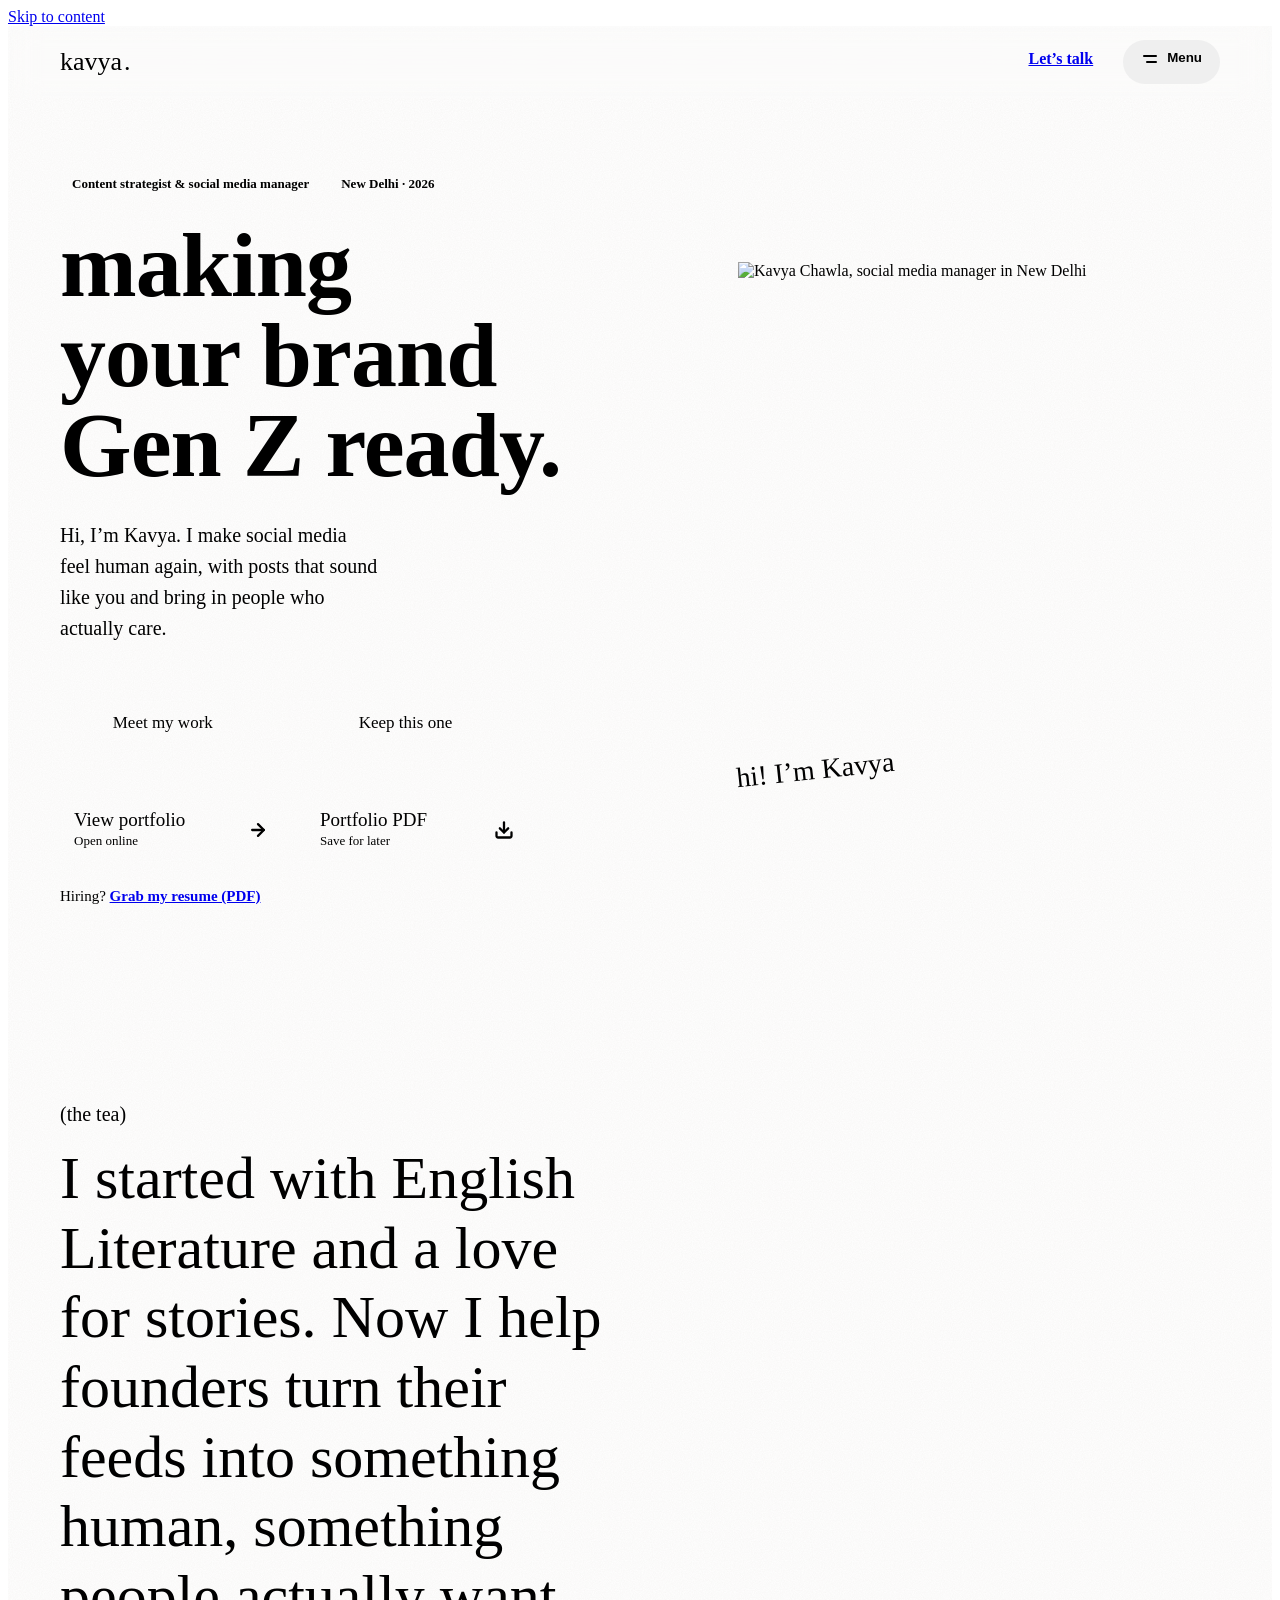
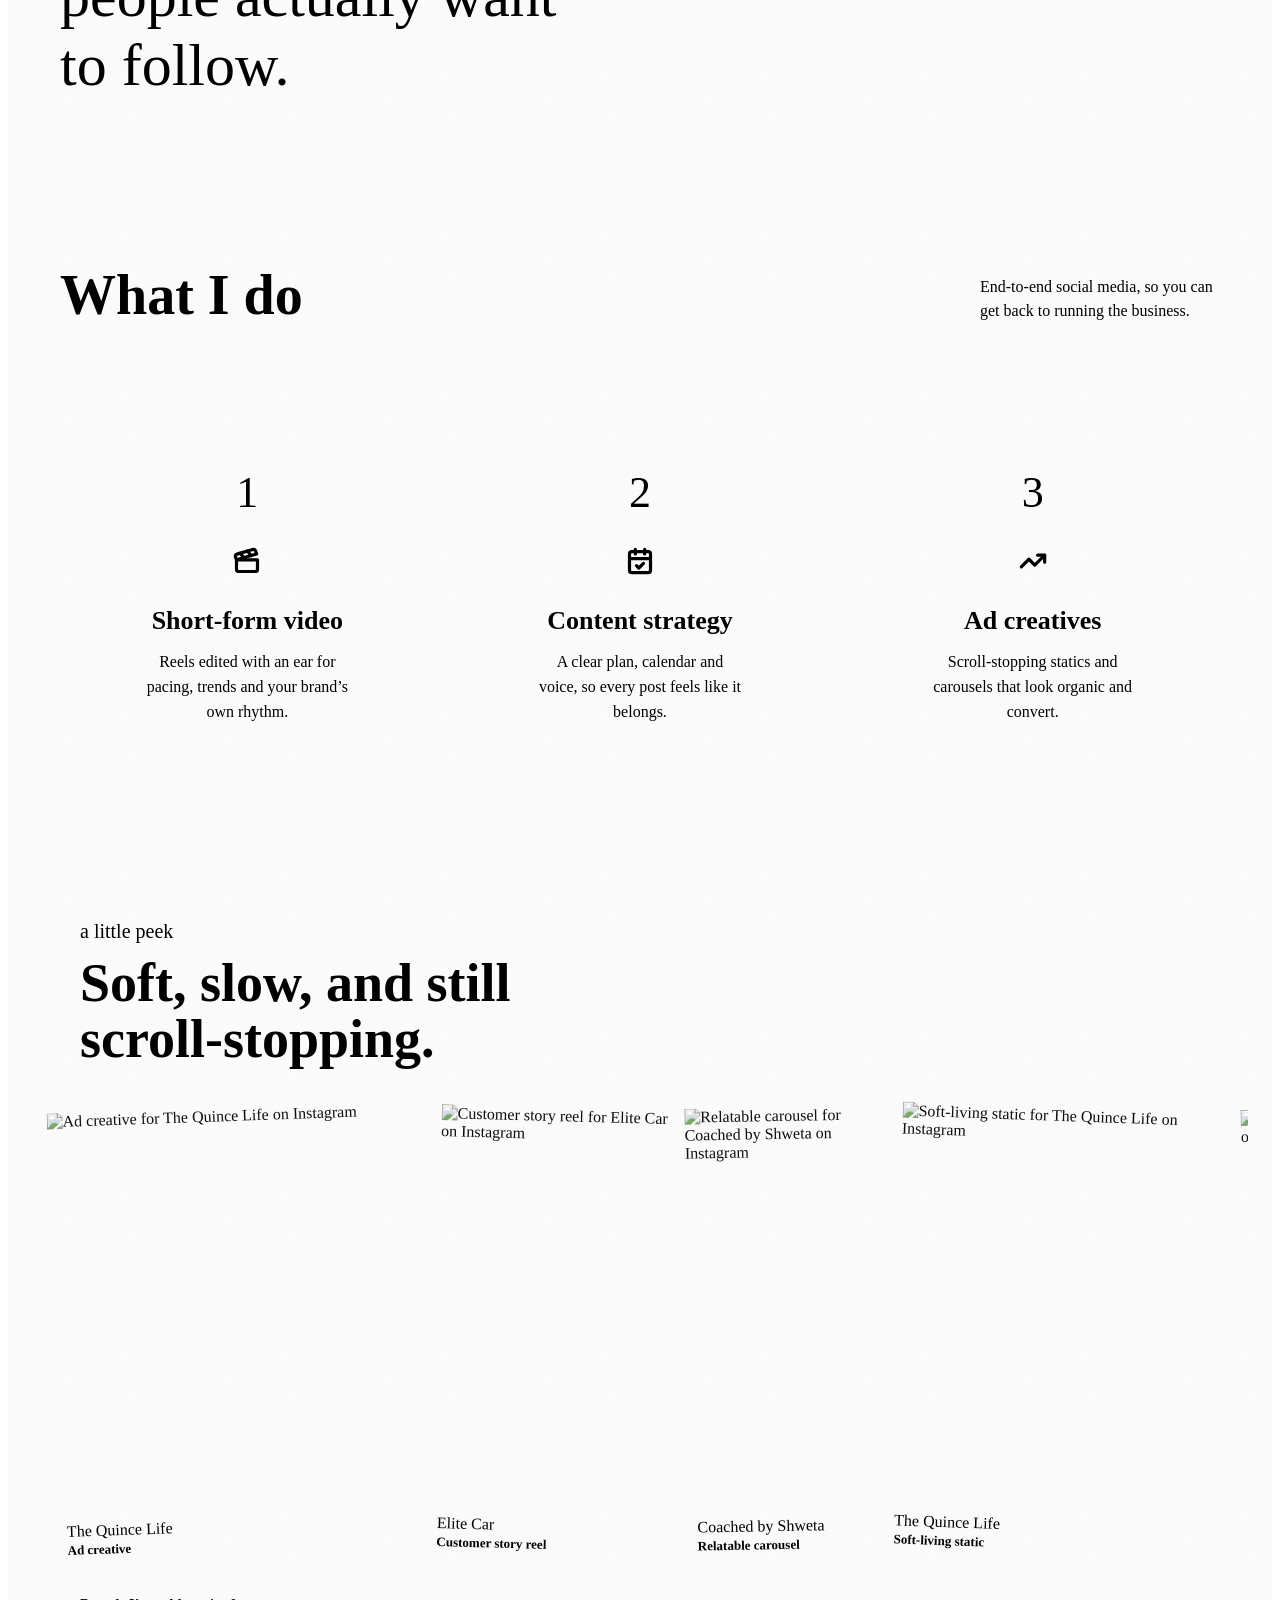
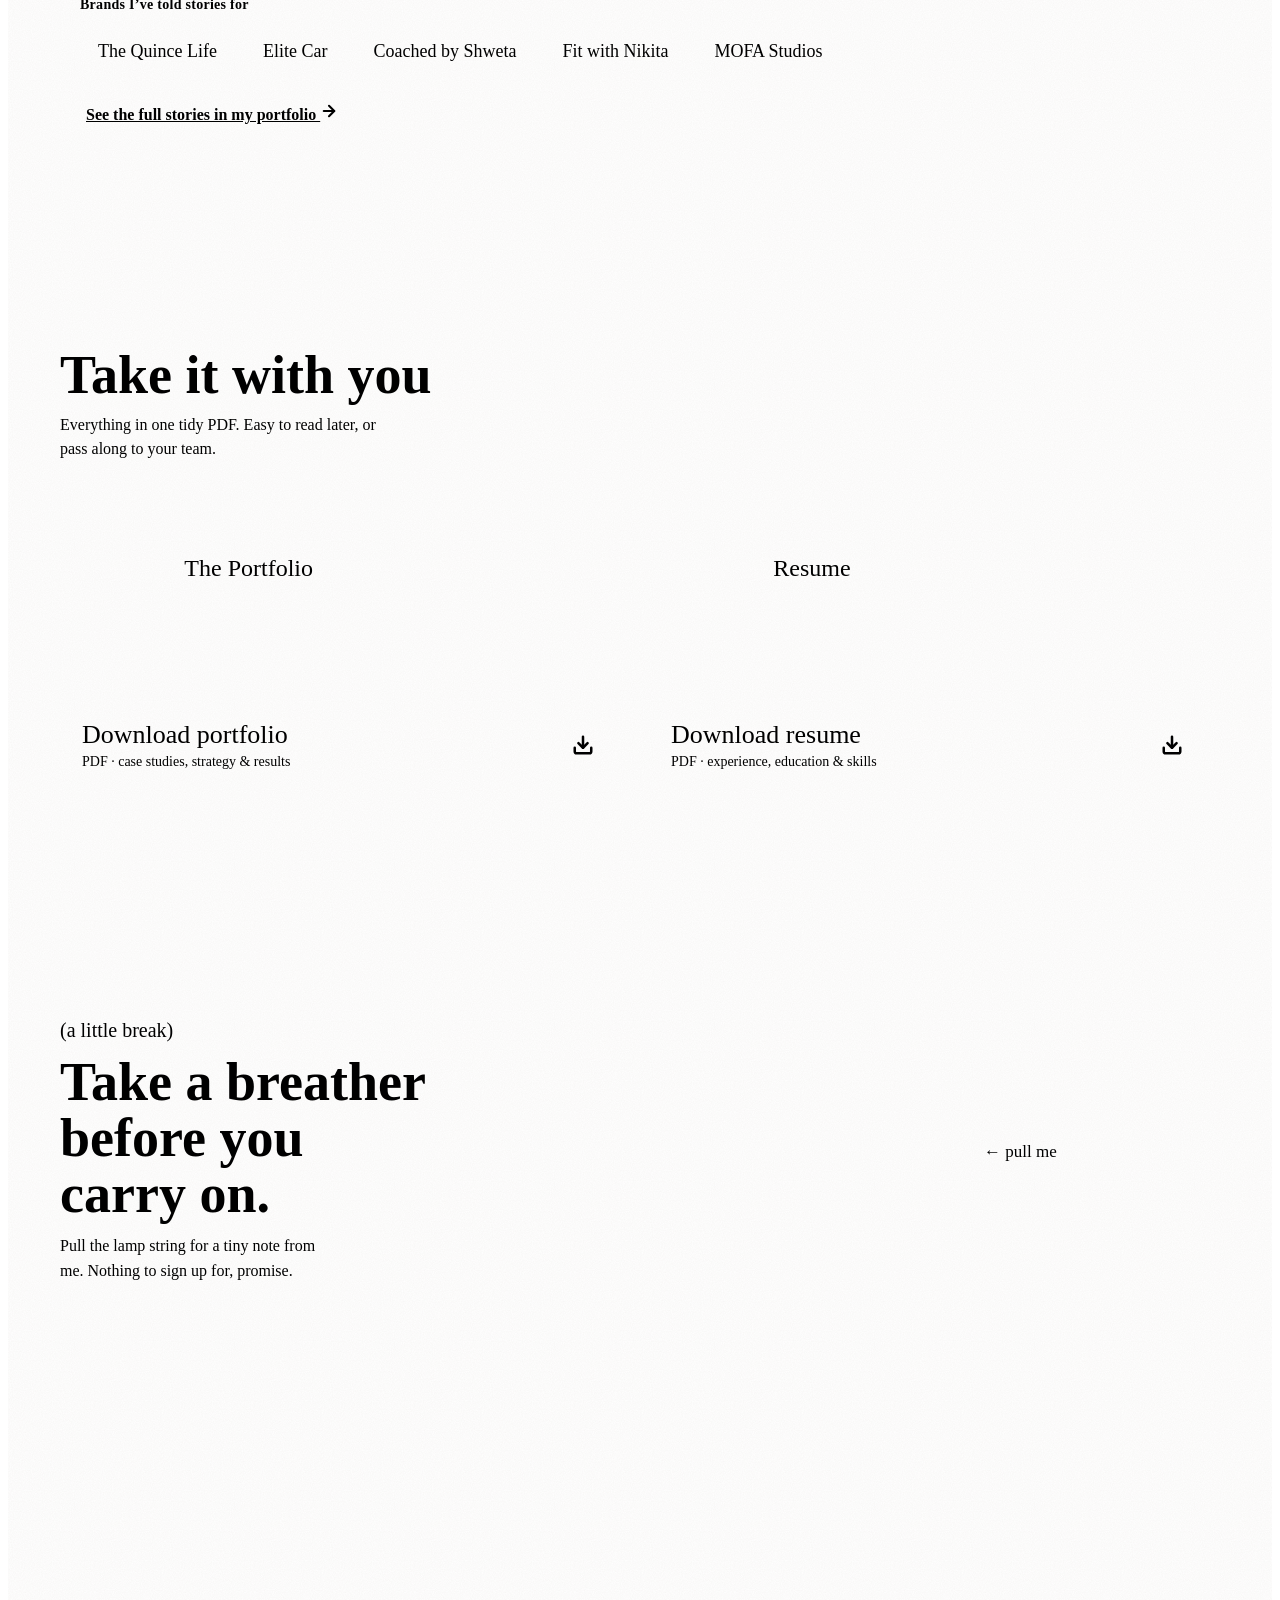
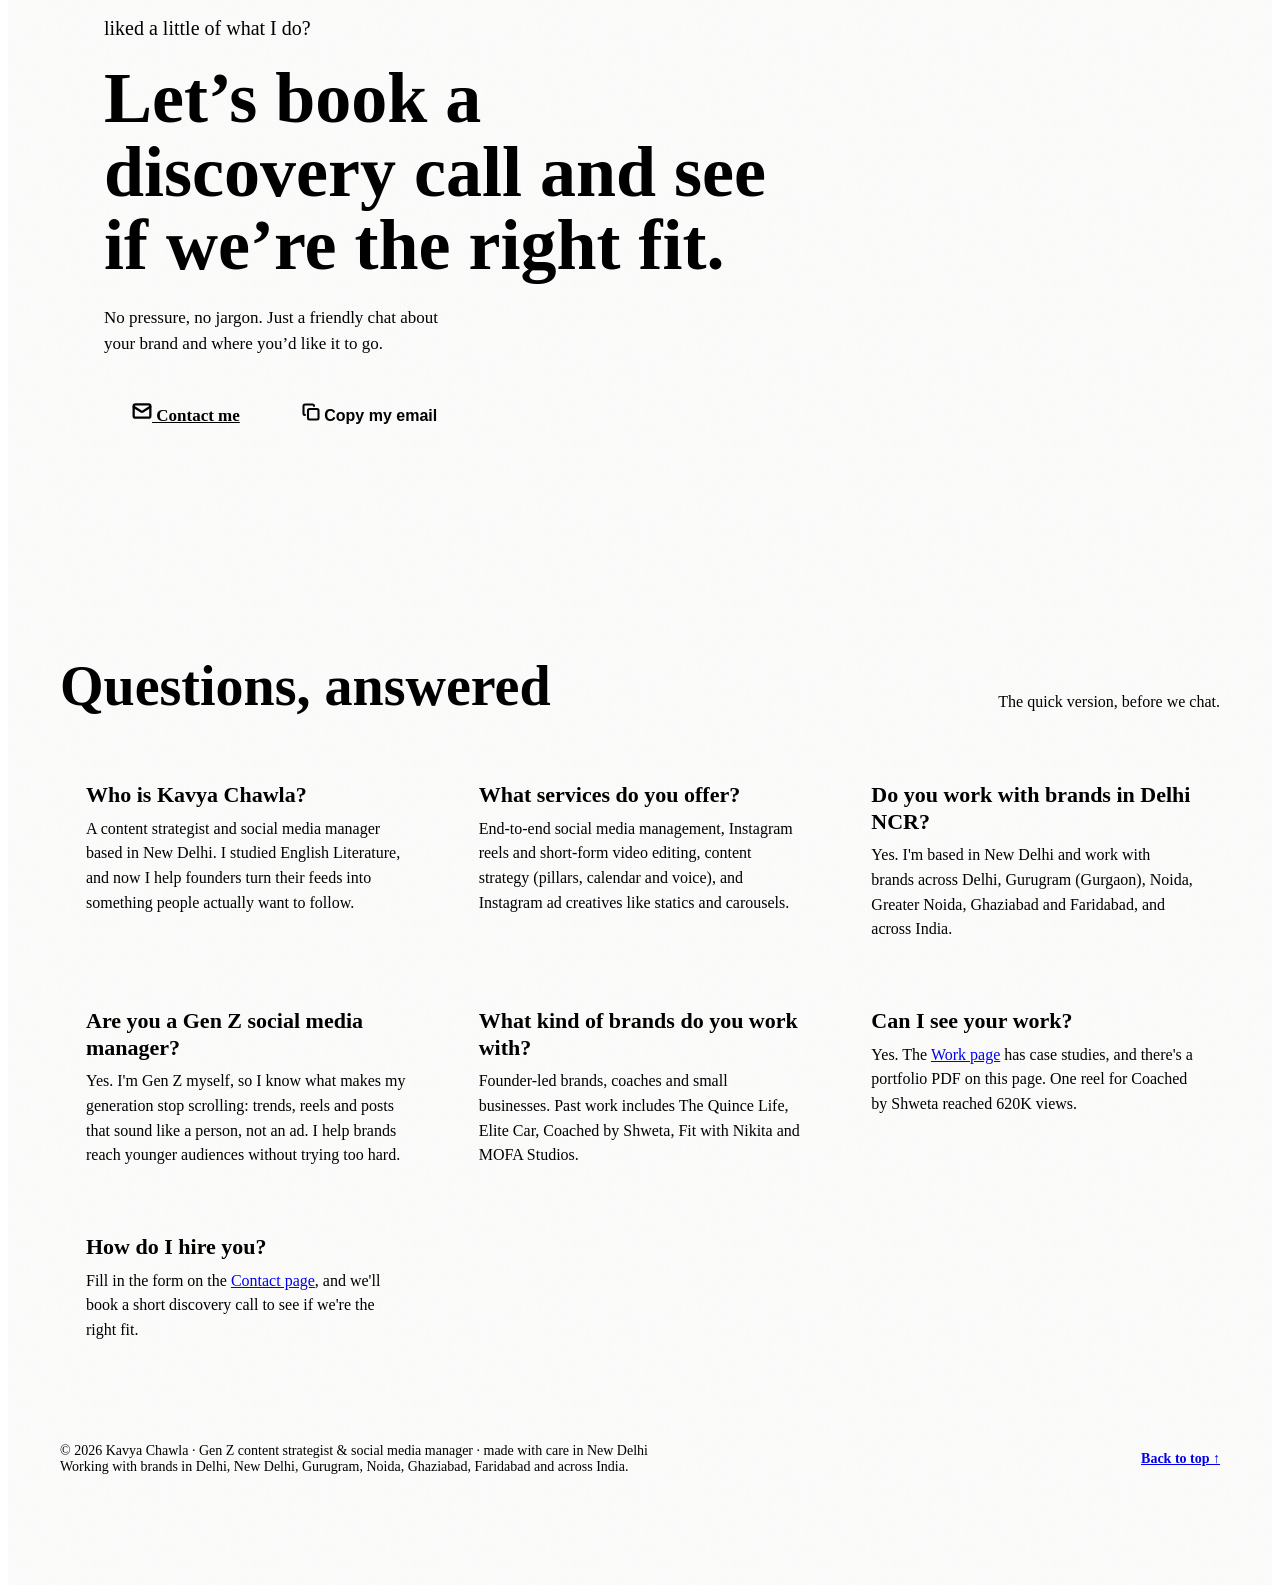
==== index.html @ 47429fa1 "Preview copy of the new kavyachawla.com (noindex; form disabled)" ====
<!doctype html>
<html lang="en-IN">
<head>
<meta charset="utf-8">
<meta name="robots" content="noindex, nofollow">
<meta name="viewport" content="width=device-width, initial-scale=1">
<title>Kavya Chawla | Content Strategist &amp; Social Media Manager</title>
<meta name="description" content="Kavya Chawla is a content strategist and social media manager in New Delhi. Instagram reels, content strategy and ad creatives for brands across India.">
<meta name="keywords" content="Kavya Chawla, content strategist, social media manager, social media manager in Delhi, social media manager in New Delhi, freelance social media manager India, content strategist in Delhi, content strategist in New Delhi, Instagram reels editor, short-form video editor, video editor in Delhi, video editor in New Delhi, Instagram content strategy, Instagram ad creatives, social media marketing, Instagram marketing for small businesses, social media manager for coaches, personal branding for founders, brand storytelling, content calendar, social media manager in Delhi NCR, social media manager in Gurugram, social media manager in Gurgaon, social media manager in Noida, social media manager in Greater Noida, social media manager in Ghaziabad, social media manager in Faridabad, content strategist in Gurugram, content strategist in Noida, Gen Z social media manager, Gen Z social media manager in Delhi, young social media manager, young social media manager in Delhi, social media manager for Gen Z audience, Gen Z marketing">
<meta name="author" content="Kavya Chawla">
<meta name="geo.region" content="IN-DL">
<meta name="geo.placename" content="New Delhi">
<link rel="canonical" href="https://kavyachawla.com/">
<meta name="theme-color" content="#f5ead8">
<link rel="icon" href="/kavya-site-preview/favicon.svg" type="image/svg+xml">
<meta property="og:type" content="website">
<meta property="og:site_name" content="Kavya Chawla">
<meta property="og:title" content="Kavya Chawla | Content Strategist &amp; Social Media Manager">
<meta property="og:description" content="Kavya Chawla is a content strategist and social media manager in New Delhi. Instagram reels, content strategy and ad creatives for brands across India.">
<meta property="og:url" content="https://kavyachawla.com/">
<meta property="og:image" content="https://kavyachawla.com/assets/img/og-kavya-chawla.jpg">
<meta property="og:image:width" content="1200">
<meta property="og:image:height" content="630">
<meta property="og:image:alt" content="Kavya Chawla, content strategist and social media manager">
<meta property="og:locale" content="en_IN">
<meta name="twitter:card" content="summary_large_image">
<meta name="twitter:title" content="Kavya Chawla | Content Strategist &amp; Social Media Manager">
<meta name="twitter:description" content="Kavya Chawla is a content strategist and social media manager in New Delhi. Instagram reels, content strategy and ad creatives for brands across India.">
<meta name="twitter:image" content="https://kavyachawla.com/assets/img/og-kavya-chawla.jpg">
<meta name="twitter:image:alt" content="Kavya Chawla, content strategist and social media manager">
<link rel="preload" as="image" href="/kavya-site-preview/assets/img/kavya-chawla.webp" fetchpriority="high">
<link rel="preconnect" href="https://fonts.googleapis.com">
<link rel="preconnect" href="https://fonts.gstatic.com" crossorigin>
<link rel="stylesheet" href="https://fonts.googleapis.com/css2?family=Caprasimo&amp;family=Figtree:wght@400;600;700&amp;display=swap">
<link rel="stylesheet" href="/kavya-site-preview/assets/css/ds.css">
<link rel="stylesheet" href="/kavya-site-preview/assets/css/site.css">
<script type="application/ld+json">{"@context": "https://schema.org", "@graph": [{"@type": "Person", "name": "Kavya Chawla", "jobTitle": ["Content Strategist", "Social Media Manager", "Video Editor"], "description": "Gen Z freelance content strategist and social media manager in New Delhi, working with brands across Delhi and India. Instagram reels, content strategy and ad creatives for founder-led brands, coaches and small businesses.", "url": "https://kavyachawla.com/", "image": "https://kavyachawla.com/assets/img/kavya-chawla.webp", "email": "mailto:contentkavyachawla@gmail.com", "address": {"@type": "PostalAddress", "addressLocality": "New Delhi", "addressRegion": "Delhi", "addressCountry": "IN"}, "areaServed": [{"@type": "City", "name": "New Delhi"}, {"@type": "State", "name": "Delhi"}, {"@type": "Place", "name": "Delhi NCR"}, {"@type": "City", "name": "Gurugram", "alternateName": "Gurgaon"}, {"@type": "City", "name": "Noida"}, {"@type": "City", "name": "Greater Noida"}, {"@type": "City", "name": "Ghaziabad"}, {"@type": "City", "name": "Faridabad"}, {"@type": "Country", "name": "India"}], "sameAs": ["https://www.linkedin.com/in/kavya-chawla-86b40622a/"], "knowsAbout": ["Social media management", "Social media marketing", "Content strategy", "Instagram marketing", "Instagram reels", "Short-form video editing", "Ad creatives", "Carousel design", "Content calendars", "Brand storytelling", "Personal branding", "Gen Z marketing", "English literature"], "makesOffer": [{"@type": "Offer", "itemOffered": {"@type": "Service", "name": "Social media management", "description": "End-to-end Instagram and social media management for founder-led brands.", "provider": {"@id": "https://kavyachawla.com/#person"}, "areaServed": "India"}}, {"@type": "Offer", "itemOffered": {"@type": "Service", "name": "Instagram reels and short-form video editing", "description": "Reels edited for pacing, trends and the brand's own voice.", "provider": {"@id": "https://kavyachawla.com/#person"}, "areaServed": "India"}}, {"@type": "Offer", "itemOffered": {"@type": "Service", "name": "Content strategy", "description": "Content pillars, calendar and voice so every post belongs.", "provider": {"@id": "https://kavyachawla.com/#person"}, "areaServed": "India"}}, {"@type": "Offer", "itemOffered": {"@type": "Service", "name": "Instagram ad creatives", "description": "Statics and carousels that look organic and convert.", "provider": {"@id": "https://kavyachawla.com/#person"}, "areaServed": "India"}}], "@id": "https://kavyachawla.com/#person"}, {"@type": "WebSite", "@id": "https://kavyachawla.com/#website", "url": "https://kavyachawla.com/", "name": "Kavya Chawla", "alternateName": "Kavya Chawla, Content Strategist", "inLanguage": "en-IN", "publisher": {"@id": "https://kavyachawla.com/#person"}}, {"@type": "ProfilePage", "url": "https://kavyachawla.com/", "name": "Kavya Chawla | Content Strategist &amp; Social Media Manager", "mainEntity": {"@id": "https://kavyachawla.com/#person"}, "keywords": "Kavya Chawla, content strategist, social media manager, social media manager in Delhi, social media manager in New Delhi, freelance social media manager India, content strategist in Delhi, content strategist in New Delhi, Instagram reels editor, short-form video editor, video editor in Delhi, video editor in New Delhi, Instagram content strategy, Instagram ad creatives, social media marketing, Instagram marketing for small businesses, social media manager for coaches, personal branding for founders, brand storytelling, content calendar, social media manager in Delhi NCR, social media manager in Gurugram, social media manager in Gurgaon, social media manager in Noida, social media manager in Greater Noida, social media manager in Ghaziabad, social media manager in Faridabad, content strategist in Gurugram, content strategist in Noida, Gen Z social media manager, Gen Z social media manager in Delhi, young social media manager, young social media manager in Delhi, social media manager for Gen Z audience, Gen Z marketing"}, {"@type": "FAQPage", "@id": "https://kavyachawla.com/#faq", "url": "https://kavyachawla.com/", "mainEntity": [{"@type": "Question", "name": "Who is Kavya Chawla?", "acceptedAnswer": {"@type": "Answer", "text": "A content strategist and social media manager based in New Delhi. I studied English Literature, and now I help founders turn their feeds into something people actually want to follow."}}, {"@type": "Question", "name": "What services do you offer?", "acceptedAnswer": {"@type": "Answer", "text": "End-to-end social media management, Instagram reels and short-form video editing, content strategy (pillars, calendar and voice), and Instagram ad creatives like statics and carousels."}}, {"@type": "Question", "name": "Do you work with brands in Delhi NCR?", "acceptedAnswer": {"@type": "Answer", "text": "Yes. I'm based in New Delhi and work with brands across Delhi, Gurugram (Gurgaon), Noida, Greater Noida, Ghaziabad and Faridabad, and across India."}}, {"@type": "Question", "name": "Are you a Gen Z social media manager?", "acceptedAnswer": {"@type": "Answer", "text": "Yes. I'm Gen Z myself, so I know what makes my generation stop scrolling: trends, reels and posts that sound like a person, not an ad. I help brands reach younger audiences without trying too hard."}}, {"@type": "Question", "name": "What kind of brands do you work with?", "acceptedAnswer": {"@type": "Answer", "text": "Founder-led brands, coaches and small businesses. Past work includes The Quince Life, Elite Car, Coached by Shweta, Fit with Nikita and MOFA Studios."}}, {"@type": "Question", "name": "Can I see your work?", "acceptedAnswer": {"@type": "Answer", "text": "Yes. The Work page has case studies, and there's a portfolio PDF on this page. One reel for Coached by Shweta reached 620K views."}}, {"@type": "Question", "name": "How do I hire you?", "acceptedAnswer": {"@type": "Answer", "text": "Fill in the form on the Contact page, and we'll book a short discovery call to see if we're the right fit."}}]}]}</script>
<style>
.h1:hover,.h1:focus-visible{background:var(--color-accent-200) !important}
.h2:hover,.h2:focus-visible{background:var(--color-surface) !important}
.h3:hover,.h3:focus-visible{box-shadow:var(--shadow-lg) !important;color:var(--color-text) !important}
.a4:active{transform:scale(.97) !important}
.h5:hover,.h5:focus-visible{transform:translateY(-8px) !important;background:var(--color-accent-200) !important}
.h6:hover,.h6:focus-visible{transform:translateY(-8px) !important;background:var(--color-accent-2-200) !important}
.h7:hover,.h7:focus-visible{background:var(--color-accent-200) !important;color:var(--color-text) !important}
.a8:active{transform:scale(.96) !important}
.h9:hover,.h9:focus-visible{background:var(--color-accent-2-600) !important}
.h10:hover,.h10:focus-visible{background:var(--color-neutral-800) !important;color:var(--color-bg) !important}
</style>
</head>
<body>
<a class="skip" href="#main">Skip to content</a>
<div id="top" style="position:relative;min-height:100vh;overflow-x:clip;background:color-mix(in oklch, var(--color-bg) 86%, var(--color-accent-300));background-image:url(&quot;data:image/svg+xml,%3Csvg xmlns='http://www.w3.org/2000/svg' width='160' height='160'%3E%3Cfilter id='n'%3E%3CfeTurbulence type='fractalNoise' baseFrequency='.9' numOctaves='2'/%3E%3CfeColorMatrix values='0 0 0 0 0.2 0 0 0 0 0.15 0 0 0 0 0.1 0 0 0 .06 0'/%3E%3C/filter%3E%3Crect width='100%25' height='100%25' filter='url(%23n)'/%3E%3C/svg%3E&quot;)">

  <!-- NAV -->
  <header style="position:sticky;top:0;z-index:40;background:color-mix(in srgb, color-mix(in oklch, var(--color-bg) 86%, var(--color-accent-300)) 84%, transparent);backdrop-filter:blur(14px);-webkit-backdrop-filter:blur(14px)">
    <nav style="max-width:1160px;margin:0 auto;padding:14px clamp(20px,5vw,48px);display:flex;align-items:center;gap:12px">
      <a href="/kavya-site-preview/" aria-label="Kavya Chawla, home" style="font-family:var(--font-heading);font-size:26px;color:var(--color-text);text-decoration:none;margin-right:auto;display:flex;align-items:baseline;gap:2px">kavya<span style="color:var(--color-accent)">.</span></a>
      <a href="/kavya-site-preview/contact/" class="btn btn-secondary" style="white-space:nowrap;border-radius:999px;padding:10px 18px;min-height:44px;box-sizing:border-box;font-weight:600">Let’s talk</a>
      <button data-action="open-menu" aria-expanded="false" aria-controls="menu-sheet" aria-label="Open menu" class="btn btn-primary" style="white-space:nowrap;border-radius:999px;padding:10px 18px;min-height:44px;font-weight:600;display:flex;gap:8px;border:none">
        <svg width="18" height="18" viewBox="0 0 24 24" fill="none" stroke="currentColor" stroke-width="2.75" stroke-linecap="round"><path d="M4 8h16"></path><path d="M8 16h12"></path></svg>
        Menu
      </button>
    </nav>
  </header>

  <!-- MENU SHEET -->
  <div data-action="close-menu" data-menu-overlay style="position:fixed;inset:0;z-index:60;background:color-mix(in srgb, var(--color-text) 30%, transparent);opacity:0;pointer-events:none;transition:opacity .4s ease"></div>
  <aside id="menu-sheet" data-menu-sheet aria-label="Menu" aria-hidden="true" inert style="position:fixed;z-index:61;top:10px;right:10px;left:10px;margin-left:auto;max-width:440px;background:var(--color-bg);border-radius:var(--radius-lg);box-shadow:var(--shadow-lg);padding:22px 22px 26px;box-sizing:border-box;transform:translateY(-14px) scale(.94);opacity:0;pointer-events:none;transition:transform .55s cubic-bezier(.2,.9,.25,1.15), opacity .35s ease;transform-origin:top right">
    <div style="display:flex;align-items:center;justify-content:space-between;margin-bottom:14px">
      <span class="tag tag-accent-2" style="font-size:13px;padding:5px 12px">hello, come on in</span>
      <button data-action="close-menu" aria-label="Close menu" class="btn btn-secondary" style="white-space:nowrap;width:44px;height:44px;border-radius:999px;padding:0">
        <svg width="18" height="18" viewBox="0 0 24 24" fill="none" stroke="currentColor" stroke-width="2.75" stroke-linecap="round"><path d="M18 6 6 18"></path><path d="m6 6 12 12"></path></svg>
      </button>
    </div>
    <div style="display:flex;flex-direction:column;gap:6px">
      <a class="h1" href="https://zenflip.io/view/peaky-organization/kavya-chawla-portfolio" target="_blank" rel="noopener" data-action="close-menu" style="display:flex;align-items:center;gap:14px;padding:14px 16px;border-radius:var(--radius-md);text-decoration:none;color:var(--color-text);background:var(--color-surface)">
        <span style="font-family:var(--font-heading);color:var(--color-accent);font-size:20px;width:22px">1</span>
        <span style="font-family:var(--font-heading);font-size:24px;flex:1">View portfolio</span>
        <svg width="20" height="20" viewBox="0 0 24 24" fill="none" stroke="currentColor" stroke-width="2.75" stroke-linecap="round" stroke-linejoin="round"><path d="M5 12h14"></path><path d="m12 5 7 7-7 7"></path></svg>
      </a>
      <a class="h2" href="/kavya-site-preview/wp-content/uploads/2026/09/kavya-chawla-portfolio.pdf" data-action="close-menu" style="display:flex;align-items:center;gap:14px;padding:14px 16px;border-radius:var(--radius-md);text-decoration:none;color:var(--color-text)">
        <span style="font-family:var(--font-heading);color:var(--color-accent);font-size:20px;width:22px">2</span>
        <span style="font-family:var(--font-heading);font-size:24px;flex:1">Portfolio <span style="font-family:var(--font-body);font-size:14px;font-weight:600;color:var(--color-accent-700)">PDF</span></span>
        <svg width="20" height="20" viewBox="0 0 24 24" fill="none" stroke="currentColor" stroke-width="2.75" stroke-linecap="round" stroke-linejoin="round"><path d="M21 15v4a2 2 0 0 1-2 2H5a2 2 0 0 1-2-2v-4"></path><polyline points="7 10 12 15 17 10"></polyline><line x1="12" x2="12" y1="15" y2="3"></line></svg>
      </a>
      <a class="h2" href="/kavya-site-preview/wp-content/uploads/2026/05/kavya-chawla-resume.pdf" data-action="close-menu" style="display:flex;align-items:center;gap:14px;padding:14px 16px;border-radius:var(--radius-md);text-decoration:none;color:var(--color-text)">
        <span style="font-family:var(--font-heading);color:var(--color-accent);font-size:20px;width:22px">3</span>
        <span style="font-family:var(--font-heading);font-size:24px;flex:1">Resume <span style="font-family:var(--font-body);font-size:14px;font-weight:600;color:var(--color-accent-700)">PDF</span></span>
        <svg width="20" height="20" viewBox="0 0 24 24" fill="none" stroke="currentColor" stroke-width="2.75" stroke-linecap="round" stroke-linejoin="round"><path d="M21 15v4a2 2 0 0 1-2 2H5a2 2 0 0 1-2-2v-4"></path><polyline points="7 10 12 15 17 10"></polyline><line x1="12" x2="12" y1="15" y2="3"></line></svg>
      </a>
      <a class="h2" href="/kavya-site-preview/work/" data-action="close-menu" style="display:flex;align-items:center;gap:14px;padding:14px 16px;border-radius:var(--radius-md);text-decoration:none;color:var(--color-text)">
        <span style="font-family:var(--font-heading);color:var(--color-accent);font-size:20px;width:22px">4</span>
        <span style="font-family:var(--font-heading);font-size:24px;flex:1">Case studies</span>
        <svg width="20" height="20" viewBox="0 0 24 24" fill="none" stroke="currentColor" stroke-width="2.75" stroke-linecap="round" stroke-linejoin="round"><path d="M5 12h14"></path><path d="m12 5 7 7-7 7"></path></svg>
      </a>
      <a class="h2" href="/kavya-site-preview/contact/" data-action="close-menu" style="display:flex;align-items:center;gap:14px;padding:14px 16px;border-radius:var(--radius-md);text-decoration:none;color:var(--color-text)">
        <span style="font-family:var(--font-heading);color:var(--color-accent);font-size:20px;width:22px">5</span>
        <span style="font-family:var(--font-heading);font-size:24px;flex:1">Contact me</span>
        <svg width="20" height="20" viewBox="0 0 24 24" fill="none" stroke="currentColor" stroke-width="2.75" stroke-linecap="round" stroke-linejoin="round"><rect width="20" height="16" x="2" y="4" rx="2"></rect><path d="m22 7-8.97 5.7a1.94 1.94 0 0 1-2.06 0L2 7"></path></svg>
      </a>
    </div>
    <p style="margin:18px 4px 0;font-size:14px;line-height:1.5;color:var(--color-neutral-700)">Social media with a human touch, for brands that love a good story. Based in New Delhi, working everywhere.</p>
  </aside>

  <main id="main">
  <!-- HERO -->
  <section style="max-width:1160px;margin:0 auto;padding:clamp(28px,6vw,72px) clamp(20px,5vw,48px) clamp(56px,8vw,96px);display:grid;grid-template-columns:repeat(auto-fit,minmax(min(100%,460px),1fr));gap:clamp(40px,6vw,72px);align-items:center">
    <div style="display:flex;flex-direction:column;gap:22px;min-width:0">
      <h1 style="margin:0;display:flex;flex-direction:column;gap:22px">
      <div data-hero="" style="display:flex;flex-wrap:wrap;gap:8px">
        <span class="tag tag-accent" style="font-size:13px;padding:6px 12px;font-weight:600">Content strategist &amp; social media manager</span>
        <span class="tag tag-accent-2" style="font-size:13px;padding:6px 12px;font-weight:600">New Delhi · 2026</span>
      </div>
      <span data-hero="" style="display:block;font-size:clamp(40px,10.5vw,92px);line-height:.98;letter-spacing:-.01em;text-wrap:balance">
        <span style="display:block">making your brand</span>
        <span style="display:grid;max-width:100%;color:var(--color-accent-600);padding-bottom:.08em">
          <span data-rot="" style="grid-area:1/1">Gen Z ready.</span>
          <span data-rot="" data-text="scroll-stopping." style="grid-area:1/1;opacity:0"></span>
          <span data-rot="" data-text="feel like you." style="grid-area:1/1;opacity:0"></span>
        </span>
      </span>
      </h1>
      <p data-hero="" style="margin:0;font-size:clamp(17px,2.2vw,20px);line-height:1.55;max-width:34ch;color:var(--color-neutral-800);text-wrap:pretty">Hi, I’m Kavya. I make social media feel human again, with posts that sound like you and bring in people who actually care.</p>
      <div data-hero="" style="display:grid;grid-template-columns:repeat(2,minmax(0,1fr));gap:12px;margin-top:4px;max-width:480px">
        <a class="h3 a4" data-pocket="hero" href="https://zenflip.io/view/peaky-organization/kavya-chawla-portfolio" target="_blank" rel="noopener" style="display:flex;flex-direction:column;gap:12px;text-decoration:none;color:var(--color-text);background:var(--color-surface);border-radius:var(--radius-lg);padding:14px;transition:box-shadow .3s, transform .3s">
          <div style="position:relative;height:112px;border-radius:var(--radius-md)">
            <div data-paper="" style="position:absolute;left:12%;right:12%;top:18px;height:86px;background:var(--color-neutral-100);border-radius:var(--radius-md);box-shadow:var(--shadow-md);padding:12px 14px;box-sizing:border-box;transition:transform .55s cubic-bezier(.2,.9,.3,1.35)">
              <div style="font-family:var(--font-heading);font-size:17px;line-height:1.1;color:var(--color-accent-700)">Meet my work</div>
              <div style="margin-top:8px;height:6px;width:72%;border-radius:6px;background:var(--color-accent-200)"></div>
              <div style="margin-top:6px;height:6px;width:50%;border-radius:6px;background:var(--color-accent-2-200)"></div>
            </div>
            <div style="position:absolute;left:0;right:0;bottom:0;height:58px;background:var(--color-accent);border-radius:var(--radius-lg) var(--radius-lg) var(--radius-md) var(--radius-md)"></div>
          </div>
          <div style="display:flex;align-items:center;gap:10px">
            <div style="flex:1;min-width:0;display:flex;flex-direction:column;gap:2px">
              <span style="font-family:var(--font-heading);font-size:19px;line-height:1.1">View portfolio</span>
              <span style="font-size:13px;color:var(--color-neutral-700)">Open online</span>
            </div>
            <span style="width:44px;height:44px;flex:none;border-radius:999px;background:var(--color-accent);color:var(--color-bg);display:grid;place-items:center"><svg width="20" height="20" viewBox="0 0 24 24" fill="none" stroke="currentColor" stroke-width="2.75" stroke-linecap="round" stroke-linejoin="round"><path d="M5 12h14"></path><path d="m12 5 7 7-7 7"></path></svg></span>
          </div>
        </a>
        <a class="h3 a4" data-pocket="hero" href="/kavya-site-preview/wp-content/uploads/2026/09/kavya-chawla-portfolio.pdf" style="display:flex;flex-direction:column;gap:12px;text-decoration:none;color:var(--color-text);background:var(--color-surface);border-radius:var(--radius-lg);padding:14px;transition:box-shadow .3s, transform .3s">
          <div style="position:relative;height:112px;border-radius:var(--radius-md)">
            <div data-paper="" style="position:absolute;left:12%;right:12%;top:18px;height:86px;background:var(--color-neutral-100);border-radius:var(--radius-md);box-shadow:var(--shadow-md);padding:12px 14px;box-sizing:border-box;transition:transform .55s cubic-bezier(.2,.9,.3,1.35)">
              <div style="font-family:var(--font-heading);font-size:17px;line-height:1.1;color:var(--color-accent-2-700)">Keep this one</div>
              <div style="margin-top:8px;height:6px;width:72%;border-radius:6px;background:var(--color-accent-2-200)"></div>
              <div style="margin-top:6px;height:6px;width:50%;border-radius:6px;background:var(--color-accent-200)"></div>
            </div>
            <div style="position:absolute;left:0;right:0;bottom:0;height:58px;background:var(--color-accent-2);border-radius:var(--radius-lg) var(--radius-lg) var(--radius-md) var(--radius-md)"></div>
          </div>
          <div style="display:flex;align-items:center;gap:10px">
            <div style="flex:1;min-width:0;display:flex;flex-direction:column;gap:2px">
              <span style="font-family:var(--font-heading);font-size:19px;line-height:1.1">Portfolio PDF</span>
              <span style="font-size:13px;color:var(--color-neutral-700)">Save for later</span>
            </div>
            <span style="width:44px;height:44px;flex:none;border-radius:999px;background:var(--color-accent-2-700);color:var(--color-bg);display:grid;place-items:center"><svg width="20" height="20" viewBox="0 0 24 24" fill="none" stroke="currentColor" stroke-width="2.75" stroke-linecap="round" stroke-linejoin="round"><path d="M21 15v4a2 2 0 0 1-2 2H5a2 2 0 0 1-2-2v-4"></path><polyline points="7 10 12 15 17 10"></polyline><line x1="12" x2="12" y1="15" y2="3"></line></svg></span>
          </div>
        </a>
      </div>
      <p data-hero="" style="margin:0;font-size:15px;color:var(--color-neutral-700)">Hiring? <a href="/kavya-site-preview/wp-content/uploads/2026/05/kavya-chawla-resume.pdf" style="font-weight:600">Grab my resume (PDF)</a></p>
    </div>

    <div data-hero="" style="position:relative;justify-self:center;width:min(100%,420px);padding:28px 18px 18px">
      <div data-par="0.06" style="position:relative;aspect-ratio:3/4;border-radius:999px 999px var(--radius-lg) var(--radius-lg);overflow:hidden;background:var(--color-surface);box-shadow:var(--shadow-lg)">
        <img class="washed" src="/kavya-site-preview/assets/img/kavya-chawla.webp" alt="Kavya Chawla, social media manager in New Delhi" fetchpriority="high" width="570" height="790" style="width:100%;height:100%;object-fit:cover;object-position:50% 75%;display:block">
      </div>
      <div style="position:absolute;left:-4px;bottom:44px;transform:rotate(-6deg);background:var(--color-accent-200);color:var(--color-accent-800);font-family:var(--font-heading);font-size:clamp(22px,4vw,28px);padding:10px 20px;border-radius:var(--radius-sm);box-shadow:var(--shadow-md)">hi! I’m Kavya</div>
        <div data-swing="" style="position:absolute;top:-14px;right:10px;width:64px;display:flex;flex-direction:column;align-items:center;transform-origin:50% 0">
          <div style="width:2px;height:54px;background:var(--color-neutral-600);border-radius:2px"></div>
          <div style="width:64px;height:64px;margin-top:-4px;clip-path:polygon(50% 0%,63% 33%,98% 36%,71% 58%,80% 93%,50% 74%,20% 93%,29% 58%,2% 36%,37% 33%);background-color:var(--color-accent-600);background-image:linear-gradient(45deg, color-mix(in srgb, var(--color-text) 18%, transparent) 25%, transparent 25%)"></div>
        </div>
        <div data-spin="" style="position:absolute;right:-8px;bottom:-10px;width:92px;height:92px;clip-path:polygon(50% 0%,63% 33%,98% 36%,71% 58%,80% 93%,50% 74%,20% 93%,29% 58%,2% 36%,37% 33%);background-color:var(--color-bg);background-image:linear-gradient(90deg, color-mix(in srgb, var(--color-accent) 55%, transparent) 50%, transparent 50%),linear-gradient(color-mix(in srgb, var(--color-accent) 55%, transparent) 50%, transparent 50%);background-size:13px 13px"></div>
      
    </div>
  </section>

  <!-- THE TEA (scroll-highlight statement) -->
  <section data-tea="" style="position:relative;max-width:1160px;margin:0 auto;padding:clamp(48px,8vw,110px) clamp(20px,5vw,48px)"><button data-peek="side" aria-label="Say hi to the cat" style="position:absolute;z-index:5;top:clamp(36px,7vw,100px);right:calc(50% - 50vw);width:clamp(56px,11vw,88px);height:clamp(56px,11vw,88px);display:block;padding:0;margin:0;border:0;background:transparent;cursor:pointer;-webkit-tap-highlight-color:transparent"><span style="position:absolute;inset:0;overflow:hidden;display:block;transform:rotate(-90deg)"><span data-critter="" style="display:block;width:100%;height:100%;transform:translateY(105%)"><svg viewBox="0 0 100 100" width="100%" height="100%" style="display:block;overflow:visible"><path d="M13 54 Q12 27 19 22 Q24 20 45 31 Z" style="fill:var(--color-neutral-400);stroke:var(--color-accent-900);stroke-width:1.8;stroke-linejoin:round;stroke-linecap:round"></path><path d="M87 54 Q88 27 81 22 Q76 20 55 31 Z" style="fill:var(--color-neutral-400);stroke:var(--color-accent-900);stroke-width:1.8;stroke-linejoin:round;stroke-linecap:round"></path><path d="M19 42 Q19 30 22 28 Q25 27 34 32 Z" style="fill:var(--color-accent-300);stroke:none"></path><path d="M81 42 Q81 30 78 28 Q75 27 66 32 Z" style="fill:var(--color-accent-300);stroke:none"></path><path d="M50 28 C78 28 90 44 90 64 C90 82 74 90 50 90 C26 90 10 82 10 64 C10 44 22 28 50 28 Z" style="fill:var(--color-neutral-400);stroke:var(--color-accent-900);stroke-width:1.8;stroke-linejoin:round;stroke-linecap:round"></path><g style="opacity:1"><ellipse cx="23" cy="68" rx="8" ry="5.5" style="fill:var(--color-accent-300);stroke:none"></ellipse><ellipse cx="77" cy="68" rx="8" ry="5.5" style="fill:var(--color-accent-300);stroke:none"></ellipse></g><g data-eye="" style="transform-box:fill-box;transform-origin:center"><ellipse cx="33" cy="60" rx="3.4" ry="3.8" style="fill:var(--color-accent-900);stroke:none"></ellipse><ellipse cx="67" cy="60" rx="3.4" ry="3.8" style="fill:var(--color-accent-900);stroke:none"></ellipse></g><path d="M45 63 q2.5 3 5 0 q2.5 3 5 0" style="fill:none;stroke:var(--color-accent-900);stroke-width:1.8;stroke-linejoin:round;stroke-linecap:round"></path><ellipse cx="30" cy="85" rx="8" ry="6" style="fill:var(--color-neutral-400);stroke:var(--color-accent-900);stroke-width:1.8;stroke-linejoin:round;stroke-linecap:round"></ellipse><ellipse cx="70" cy="85" rx="8" ry="6" style="fill:var(--color-neutral-400);stroke:var(--color-accent-900);stroke-width:1.8;stroke-linejoin:round;stroke-linecap:round"></ellipse></svg></span></span><span style="position:absolute;right:100%;top:0;bottom:0;display:flex;align-items:center;padding-right:6px;pointer-events:none"><span data-bubble="" style="opacity:0;transform-origin:right center;background:var(--color-text);color:var(--color-bg);font-family:var(--font-body);font-size:13px;font-weight:600;padding:6px 12px;border-radius:999px;white-space:nowrap">ooh, spill the tea</span></span></button>
    <p style="margin:0 0 18px;font-family:var(--font-heading);color:var(--color-accent-2-700);font-size:20px">(the tea)</p>
    <p style="margin:0;font-family:var(--font-heading);font-size:clamp(30px,5.6vw,60px);line-height:1.16;max-width:19ch;text-wrap:pretty">
      <span data-w="">I</span> <span data-w="">started</span> <span data-w="">with</span> <span data-w="">English</span> <span data-w="">Literature</span> <span data-w="">and</span> <span data-w="">a</span> <span data-w="">love</span> <span data-w="">for</span> <span data-w="" style="color:var(--color-accent-600)">stories.</span> <span data-w="">Now</span> <span data-w="">I</span> <span data-w="">help</span> <span data-w="">founders</span> <span data-w="">turn</span> <span data-w="">their</span> <span data-w="">feeds</span> <span data-w="">into</span> <span data-w="">something</span> <span data-w="" style="color:var(--color-accent-600)">human,</span> <span data-w="">something</span> <span data-w="">people</span> <span data-w="" style="color:var(--color-accent-2-700)">actually</span> <span data-w="" style="color:var(--color-accent-2-700)">want</span> <span data-w="" style="color:var(--color-accent-2-700)">to</span> <span data-w="" style="color:var(--color-accent-2-700)">follow.</span>
    </p>
  </section>

  <!-- OFFERINGS -->
  <section id="offerings" style="max-width:1160px;margin:0 auto;padding:clamp(24px,5vw,64px) clamp(20px,5vw,48px) clamp(64px,9vw,120px)">
    <div data-reveal="" style="display:flex;flex-wrap:wrap;align-items:end;justify-content:space-between;gap:12px;margin-bottom:clamp(70px,9vw,92px)">
      <h2 style="margin:0;font-size:clamp(36px,6vw,56px);line-height:1">What I do</h2>
      <p style="margin:0;max-width:30ch;font-size:16px;line-height:1.5;color:var(--color-neutral-700)">End-to-end social media, so you can get back to running the business.</p>
    </div>
    <div style="display:grid;grid-template-columns:repeat(auto-fit,minmax(min(100%,260px),1fr));gap:18px">
      <div class="h5" data-reveal="rise" data-delay="0" style="position:relative;background:var(--color-surface);border-radius:999px 999px var(--radius-lg) var(--radius-lg);padding:56px 28px 32px;display:flex;flex-direction:column;align-items:center;text-align:center;gap:14px;transition:transform .45s cubic-bezier(.2,.9,.3,1.3), background .3s"><button data-peek="up" aria-label="Say hi to the dog" style="position:absolute;z-index:5;bottom:calc(100% - 3px);left:calc(50% - clamp(28px,5.5vw,44px));width:clamp(56px,11vw,88px);height:clamp(56px,11vw,88px);display:block;padding:0;margin:0;border:0;background:transparent;cursor:pointer;-webkit-tap-highlight-color:transparent"><span style="position:absolute;inset:0;overflow:hidden;display:block;"><span data-critter="" style="display:block;width:100%;height:100%;transform:translateY(105%)"><svg viewBox="0 0 100 100" width="100%" height="100%" style="display:block;overflow:visible"><path d="M50 28 C78 28 90 44 90 64 C90 82 74 90 50 90 C26 90 10 82 10 64 C10 44 22 28 50 28 Z" style="fill:color-mix(in oklch, var(--color-accent-300) 55%, var(--color-neutral-200));stroke:var(--color-accent-900);stroke-width:1.8;stroke-linejoin:round;stroke-linecap:round"></path><path d="M22 34 Q6 36 7 56 Q8 68 17 67 Q24 60 29 38 Z" style="fill:color-mix(in oklch, var(--color-accent-500) 60%, var(--color-neutral-500));stroke:var(--color-accent-900);stroke-width:1.8;stroke-linejoin:round;stroke-linecap:round"></path><path d="M78 34 Q94 36 93 56 Q92 68 83 67 Q76 60 71 38 Z" style="fill:color-mix(in oklch, var(--color-accent-500) 60%, var(--color-neutral-500));stroke:var(--color-accent-900);stroke-width:1.8;stroke-linejoin:round;stroke-linecap:round"></path><ellipse cx="50" cy="70" rx="14" ry="10" style="fill:var(--color-neutral-100);stroke:none"></ellipse><ellipse cx="23" cy="69" rx="7.5" ry="5" style="fill:var(--color-accent-300);stroke:none"></ellipse><ellipse cx="77" cy="69" rx="7.5" ry="5" style="fill:var(--color-accent-300);stroke:none"></ellipse><g data-eye="" style="transform-box:fill-box;transform-origin:center"><ellipse cx="33" cy="60" rx="3.4" ry="3.8" style="fill:var(--color-accent-900);stroke:none"></ellipse><ellipse cx="67" cy="60" rx="3.4" ry="3.8" style="fill:var(--color-accent-900);stroke:none"></ellipse></g><path d="M45.5 63.5 Q50 62 54.5 63.5 Q53 67.5 50 67.5 Q47 67.5 45.5 63.5 Z" style="fill:var(--color-accent-900);stroke:none"></path><path d="M45 69 q2.5 3 5 0 q2.5 3 5 0" style="fill:none;stroke:var(--color-accent-900);stroke-width:1.8;stroke-linejoin:round;stroke-linecap:round"></path><path d="M47.6 71 Q50 78 52.4 71 Z" style="fill:var(--color-accent-400);stroke:var(--color-accent-900);stroke-width:1.8;stroke-linejoin:round;stroke-linecap:round"></path><ellipse cx="30" cy="86" rx="8" ry="6" style="fill:color-mix(in oklch, var(--color-accent-300) 55%, var(--color-neutral-200));stroke:var(--color-accent-900);stroke-width:1.8;stroke-linejoin:round;stroke-linecap:round"></ellipse><ellipse cx="70" cy="86" rx="8" ry="6" style="fill:color-mix(in oklch, var(--color-accent-300) 55%, var(--color-neutral-200));stroke:var(--color-accent-900);stroke-width:1.8;stroke-linejoin:round;stroke-linecap:round"></ellipse></svg></span></span><span style="position:absolute;left:100%;top:0;bottom:25%;display:flex;align-items:center;padding-left:6px;pointer-events:none"><span data-bubble="" style="opacity:0;transform-origin:left center;background:var(--color-text);color:var(--color-bg);font-family:var(--font-body);font-size:13px;font-weight:600;padding:6px 12px;border-radius:999px;white-space:nowrap">wanna play fetch?</span></span></button>
        <span style="font-family:var(--font-heading);font-size:44px;color:var(--color-accent-600);line-height:1">1</span>
        <span style="width:64px;height:64px;border-radius:999px;background:var(--color-bg);display:grid;place-items:center;color:var(--color-accent-700)"><svg width="28" height="28" viewBox="0 0 24 24" fill="none" stroke="currentColor" stroke-width="2.75" stroke-linecap="round" stroke-linejoin="round"><path d="M20.2 6 3 11l-.9-2.4c-.3-1.1.3-2.2 1.3-2.5l13.5-4c1.1-.3 2.2.3 2.5 1.3Z"></path><path d="m6.2 5.3 3.1 3.9"></path><path d="m12.4 3.4 3.1 4"></path><path d="M3 11h18v8a2 2 0 0 1-2 2H5a2 2 0 0 1-2-2Z"></path></svg></span>
        <h3 style="margin:0;font-size:26px;line-height:1.1">Short-form video</h3>
        <p style="margin:0;font-size:16px;line-height:1.55;color:var(--color-neutral-800);max-width:26ch">Reels edited with an ear for pacing, trends and your brand’s own rhythm.</p>
      </div>
      <div class="h6" data-reveal="rise" data-delay="120" style="background:var(--color-surface);border-radius:999px 999px var(--radius-lg) var(--radius-lg);padding:56px 28px 32px;display:flex;flex-direction:column;align-items:center;text-align:center;gap:14px;transition:transform .45s cubic-bezier(.2,.9,.3,1.3), background .3s">
        <span style="font-family:var(--font-heading);font-size:44px;color:var(--color-accent-2-700);line-height:1">2</span>
        <span style="width:64px;height:64px;border-radius:999px;background:var(--color-bg);display:grid;place-items:center;color:var(--color-accent-2-700)"><svg width="28" height="28" viewBox="0 0 24 24" fill="none" stroke="currentColor" stroke-width="2.75" stroke-linecap="round" stroke-linejoin="round"><rect width="18" height="18" x="3" y="4" rx="2"></rect><path d="M16 2v4"></path><path d="M8 2v4"></path><path d="M3 10h18"></path><path d="m9 16 2 2 4-4"></path></svg></span>
        <h3 style="margin:0;font-size:26px;line-height:1.1">Content strategy</h3>
        <p style="margin:0;font-size:16px;line-height:1.55;color:var(--color-neutral-800);max-width:26ch">A clear plan, calendar and voice, so every post feels like it belongs.</p>
      </div>
      <div class="h5" data-reveal="rise" data-delay="240" style="background:var(--color-surface);border-radius:999px 999px var(--radius-lg) var(--radius-lg);padding:56px 28px 32px;display:flex;flex-direction:column;align-items:center;text-align:center;gap:14px;transition:transform .45s cubic-bezier(.2,.9,.3,1.3), background .3s">
        <span style="font-family:var(--font-heading);font-size:44px;color:var(--color-accent-600);line-height:1">3</span>
        <span style="width:64px;height:64px;border-radius:999px;background:var(--color-bg);display:grid;place-items:center;color:var(--color-accent-700)"><svg width="28" height="28" viewBox="0 0 24 24" fill="none" stroke="currentColor" stroke-width="2.75" stroke-linecap="round" stroke-linejoin="round"><polyline points="22 7 13.5 15.5 8.5 10.5 2 17"></polyline><polyline points="16 7 22 7 22 13"></polyline></svg></span>
        <h3 style="margin:0;font-size:26px;line-height:1.1">Ad creatives</h3>
        <p style="margin:0;font-size:16px;line-height:1.55;color:var(--color-neutral-800);max-width:26ch">Scroll-stopping statics and carousels that look organic and convert.</p>
      </div>
    </div>
  </section>

  <!-- PEEK (marquee) -->
  <section id="work" style="position:relative;margin:0 clamp(10px,2vw,24px) clamp(56px,8vw,96px);border-radius:clamp(28px,5vw,56px);background:color-mix(in oklch, var(--color-accent-200) 35%, var(--color-bg));padding:clamp(24px,4vw,48px) 0 clamp(64px,9vw,120px)"><button data-peek="side" aria-label="Say hi to the bird" style="position:absolute;z-index:5;top:clamp(8px,3vw,36px);right:0;width:clamp(56px,11vw,88px);height:clamp(56px,11vw,88px);display:block;padding:0;margin:0;border:0;background:transparent;cursor:pointer;-webkit-tap-highlight-color:transparent"><span style="position:absolute;inset:0;overflow:hidden;display:block;transform:rotate(-90deg)"><span data-critter="" style="display:block;width:100%;height:100%;transform:translateY(105%)"><svg viewBox="0 0 100 100" width="100%" height="100%" style="display:block;overflow:visible"><path d="M50 28 q-2 -10 5 -13 M50 28 q4 -7 10 -6" style="fill:none;stroke:var(--color-accent-900);stroke-width:1.8;stroke-linejoin:round;stroke-linecap:round"></path><ellipse cx="17" cy="74" rx="7" ry="11" transform="rotate(35 17 74)" style="fill:var(--color-accent-2-400);stroke:var(--color-accent-900);stroke-width:1.8;stroke-linejoin:round;stroke-linecap:round"></ellipse><ellipse cx="83" cy="74" rx="7" ry="11" transform="rotate(-35 83 74)" style="fill:var(--color-accent-2-400);stroke:var(--color-accent-900);stroke-width:1.8;stroke-linejoin:round;stroke-linecap:round"></ellipse><path d="M50 28 C78 28 90 44 90 64 C90 82 74 90 50 90 C26 90 10 82 10 64 C10 44 22 28 50 28 Z" style="fill:var(--color-accent-2-300);stroke:var(--color-accent-900);stroke-width:1.8;stroke-linejoin:round;stroke-linecap:round"></path><g style="opacity:1"><ellipse cx="23" cy="68" rx="8" ry="5.5" style="fill:var(--color-accent-300);stroke:none"></ellipse><ellipse cx="77" cy="68" rx="8" ry="5.5" style="fill:var(--color-accent-300);stroke:none"></ellipse></g><g data-eye="" style="transform-box:fill-box;transform-origin:center"><ellipse cx="33" cy="60" rx="3.4" ry="3.8" style="fill:var(--color-accent-900);stroke:none"></ellipse><ellipse cx="67" cy="60" rx="3.4" ry="3.8" style="fill:var(--color-accent-900);stroke:none"></ellipse></g><path d="M46.5 63.5 Q50 69 53.5 63.5 Q50 62 46.5 63.5 Z" style="fill:var(--color-accent-400);stroke:var(--color-accent-900);stroke-width:1.8;stroke-linejoin:round;stroke-linecap:round"></path></svg></span></span><span style="position:absolute;right:100%;top:0;bottom:0;display:flex;align-items:center;padding-right:6px;pointer-events:none"><span data-bubble="" style="opacity:0;transform-origin:right center;background:var(--color-text);color:var(--color-bg);font-family:var(--font-body);font-size:13px;font-weight:600;padding:6px 12px;border-radius:999px;white-space:nowrap">tweet-worthy, right?</span></span></button>
    <div data-reveal="" style="max-width:1160px;margin:0 auto;padding:0 clamp(20px,5vw,48px) 28px;display:flex;flex-direction:column;gap:12px">
      <p style="margin:0;font-family:var(--font-heading);color:var(--color-accent-2-700);font-size:20px">a little peek</p>
      <h2 style="margin:0;font-size:clamp(34px,5.6vw,54px);line-height:1.04;max-width:18ch;text-wrap:balance">Soft, slow, and still scroll-stopping.</h2>
    </div>
    <div data-marquee="" style="overflow:hidden;padding:12px 0">
      <div data-track="" style="display:flex;gap:22px;width:max-content;padding-left:22px;align-items:flex-start">
        <figure style="margin:0;flex:none;display:flex;flex-direction:column;gap:10px;transform:rotate(-2deg)"><div style="height:clamp(280px,38vw,400px);border-radius:var(--radius-lg);overflow:hidden;box-shadow:var(--shadow-md);background:var(--color-surface)"><img class="washed" src="/kavya-site-preview/assets/img/quince-life-ad-creative.webp" width="564" height="627" loading="lazy" decoding="async" alt="Ad creative for The Quince Life on Instagram" style="filter:saturate(0.7) contrast(0.9) brightness(1.04) sepia(0.12);height:100%;width:auto;display:block"></div><figcaption style="display:flex;flex-direction:column;gap:2px;padding-left:6px"><span style="font-family:var(--font-heading);font-size:16px">The Quince Life</span><span style="font-size:13px;font-weight:600;color:var(--color-neutral-700)">Ad creative</span></figcaption></figure>
        <figure style="margin:0;flex:none;display:flex;flex-direction:column;gap:10px;transform:rotate(1.5deg)"><div style="height:clamp(280px,38vw,400px);border-radius:999px 999px var(--radius-lg) var(--radius-lg);overflow:hidden;box-shadow:var(--shadow-md);background:var(--color-surface)"><img class="washed" src="/kavya-site-preview/assets/img/elite-car-customer-story.webp" width="519" height="900" loading="lazy" decoding="async" alt="Customer story reel for Elite Car on Instagram" style="filter:saturate(0.7) contrast(0.9) brightness(1.04) sepia(0.12);height:100%;width:auto;display:block"></div><figcaption style="display:flex;flex-direction:column;gap:2px;padding-left:6px"><span style="font-family:var(--font-heading);font-size:16px">Elite Car</span><span style="font-size:13px;font-weight:600;color:var(--color-neutral-700)">Customer story reel</span></figcaption></figure>
        <figure style="margin:0;flex:none;display:flex;flex-direction:column;gap:10px;transform:rotate(-1deg)"><div style="height:clamp(280px,38vw,400px);border-radius:var(--radius-lg);overflow:hidden;box-shadow:var(--shadow-md);background:var(--color-surface)"><img class="washed" src="/kavya-site-preview/assets/img/coached-by-shweta-carousel.webp" width="415" height="900" loading="lazy" decoding="async" alt="Relatable carousel for Coached by Shweta on Instagram" style="filter:saturate(0.7) contrast(0.9) brightness(1.04) sepia(0.12);height:100%;width:auto;display:block"></div><figcaption style="display:flex;flex-direction:column;gap:2px;padding-left:6px"><span style="font-family:var(--font-heading);font-size:16px">Coached by Shweta</span><span style="font-size:13px;font-weight:600;color:var(--color-neutral-700)">Relatable carousel</span></figcaption></figure>
        <figure style="margin:0;flex:none;display:flex;flex-direction:column;gap:10px;transform:rotate(2deg)"><div style="height:clamp(280px,38vw,400px);border-radius:var(--radius-lg) var(--radius-lg) 999px 999px;overflow:hidden;box-shadow:var(--shadow-md);background:var(--color-surface)"><img class="washed" src="/kavya-site-preview/assets/img/quince-life-soft-living-static.webp" width="323" height="393" loading="lazy" decoding="async" alt="Soft-living static for The Quince Life on Instagram" style="filter:saturate(0.7) contrast(0.9) brightness(1.04) sepia(0.12);height:100%;width:auto;display:block"></div><figcaption style="display:flex;flex-direction:column;gap:2px;padding-left:6px"><span style="font-family:var(--font-heading);font-size:16px">The Quince Life</span><span style="font-size:13px;font-weight:600;color:var(--color-neutral-700)">Soft-living static</span></figcaption></figure>
        <figure style="margin:0;flex:none;display:flex;flex-direction:column;gap:10px;transform:rotate(-1.5deg)"><div style="height:clamp(280px,38vw,400px);border-radius:var(--radius-lg);overflow:hidden;box-shadow:var(--shadow-md);background:var(--color-surface)"><img class="washed" src="/kavya-site-preview/assets/img/elite-car-feed.webp" width="439" height="777" loading="lazy" decoding="async" alt="Founder-led feed for Elite Car on Instagram" style="filter:saturate(0.7) contrast(0.9) brightness(1.04) sepia(0.12);height:100%;width:auto;display:block"></div><figcaption style="display:flex;flex-direction:column;gap:2px;padding-left:6px"><span style="font-family:var(--font-heading);font-size:16px">Elite Car</span><span style="font-size:13px;font-weight:600;color:var(--color-neutral-700)">Founder-led feed</span></figcaption></figure>
        <figure style="margin:0;flex:none;display:flex;flex-direction:column;gap:10px;transform:rotate(1deg)"><div style="height:clamp(280px,38vw,400px);border-radius:999px 999px var(--radius-lg) var(--radius-lg);overflow:hidden;box-shadow:var(--shadow-md);background:var(--color-surface)"><img class="washed" src="/kavya-site-preview/assets/img/coached-by-shweta-trend-reel.webp" width="415" height="900" loading="lazy" decoding="async" alt="Trend reel · 620K views for Coached by Shweta on Instagram" style="filter:saturate(0.7) contrast(0.9) brightness(1.04) sepia(0.12);height:100%;width:auto;display:block"></div><figcaption style="display:flex;flex-direction:column;gap:2px;padding-left:6px"><span style="font-family:var(--font-heading);font-size:16px">Coached by Shweta</span><span style="font-size:13px;font-weight:600;color:var(--color-neutral-700)">Trend reel · 620K views</span></figcaption></figure>
        <figure style="margin:0;flex:none;display:flex;flex-direction:column;gap:10px;transform:rotate(-2deg)"><div style="height:clamp(280px,38vw,400px);border-radius:var(--radius-lg);overflow:hidden;box-shadow:var(--shadow-md);background:var(--color-surface)"><img class="washed" src="/kavya-site-preview/assets/img/quince-life-feed.webp" width="515" height="900" loading="lazy" decoding="async" alt="Cohesive feed for The Quince Life on Instagram" style="filter:saturate(0.7) contrast(0.9) brightness(1.04) sepia(0.12);height:100%;width:auto;display:block"></div><figcaption style="display:flex;flex-direction:column;gap:2px;padding-left:6px"><span style="font-family:var(--font-heading);font-size:16px">The Quince Life</span><span style="font-size:13px;font-weight:600;color:var(--color-neutral-700)">Cohesive feed</span></figcaption></figure>
        <figure style="margin:0;flex:none;display:flex;flex-direction:column;gap:10px;transform:rotate(1.5deg)"><div style="height:clamp(280px,38vw,400px);border-radius:var(--radius-lg) var(--radius-lg) 999px 999px;overflow:hidden;box-shadow:var(--shadow-md);background:var(--color-surface)"><img class="washed" src="/kavya-site-preview/assets/img/quince-life-summer-campaign.webp" width="347" height="386" loading="lazy" decoding="async" alt="Summer campaign for The Quince Life on Instagram" style="filter:saturate(0.7) contrast(0.9) brightness(1.04) sepia(0.12);height:100%;width:auto;display:block"></div><figcaption style="display:flex;flex-direction:column;gap:2px;padding-left:6px"><span style="font-family:var(--font-heading);font-size:16px">The Quince Life</span><span style="font-size:13px;font-weight:600;color:var(--color-neutral-700)">Summer campaign</span></figcaption></figure>
        <figure style="margin:0;flex:none;display:flex;flex-direction:column;gap:10px;transform:rotate(-1deg)"><div style="height:clamp(280px,38vw,400px);border-radius:var(--radius-lg);overflow:hidden;box-shadow:var(--shadow-md);background:var(--color-surface)"><img class="washed" src="/kavya-site-preview/assets/img/coached-by-shweta-feed.webp" width="483" height="900" loading="lazy" decoding="async" alt="Educational feed for Coached by Shweta on Instagram" style="filter:saturate(0.7) contrast(0.9) brightness(1.04) sepia(0.12);height:100%;width:auto;display:block"></div><figcaption style="display:flex;flex-direction:column;gap:2px;padding-left:6px"><span style="font-family:var(--font-heading);font-size:16px">Coached by Shweta</span><span style="font-size:13px;font-weight:600;color:var(--color-neutral-700)">Educational feed</span></figcaption></figure>
        <figure style="margin:0;flex:none;display:flex;flex-direction:column;gap:10px;transform:rotate(2deg)"><div style="height:clamp(280px,38vw,400px);border-radius:999px 999px var(--radius-lg) var(--radius-lg);overflow:hidden;box-shadow:var(--shadow-md);background:var(--color-surface)"><img class="washed" src="/kavya-site-preview/assets/img/quince-life-behind-the-scenes.webp" width="352" height="432" loading="lazy" decoding="async" alt="Behind-the-scenes reel for The Quince Life on Instagram" style="filter:saturate(0.7) contrast(0.9) brightness(1.04) sepia(0.12);height:100%;width:auto;display:block"></div><figcaption style="display:flex;flex-direction:column;gap:2px;padding-left:6px"><span style="font-family:var(--font-heading);font-size:16px">The Quince Life</span><span style="font-size:13px;font-weight:600;color:var(--color-neutral-700)">Behind-the-scenes reel</span></figcaption></figure>
        <figure aria-hidden="true" style="margin:0;flex:none;display:flex;flex-direction:column;gap:10px;transform:rotate(-2deg)"><div style="height:clamp(280px,38vw,400px);border-radius:var(--radius-lg);overflow:hidden;box-shadow:var(--shadow-md);background:var(--color-surface)"><img class="washed" src="/kavya-site-preview/assets/img/quince-life-ad-creative.webp" width="564" height="627" loading="lazy" decoding="async" alt="" style="filter:saturate(0.7) contrast(0.9) brightness(1.04) sepia(0.12);height:100%;width:auto;display:block"></div><figcaption style="display:flex;flex-direction:column;gap:2px;padding-left:6px"><span style="font-family:var(--font-heading);font-size:16px">The Quince Life</span><span style="font-size:13px;font-weight:600;color:var(--color-neutral-700)">Ad creative</span></figcaption></figure>
        <figure aria-hidden="true" style="margin:0;flex:none;display:flex;flex-direction:column;gap:10px;transform:rotate(1.5deg)"><div style="height:clamp(280px,38vw,400px);border-radius:999px 999px var(--radius-lg) var(--radius-lg);overflow:hidden;box-shadow:var(--shadow-md);background:var(--color-surface)"><img class="washed" src="/kavya-site-preview/assets/img/elite-car-customer-story.webp" width="519" height="900" loading="lazy" decoding="async" alt="" style="filter:saturate(0.7) contrast(0.9) brightness(1.04) sepia(0.12);height:100%;width:auto;display:block"></div><figcaption style="display:flex;flex-direction:column;gap:2px;padding-left:6px"><span style="font-family:var(--font-heading);font-size:16px">Elite Car</span><span style="font-size:13px;font-weight:600;color:var(--color-neutral-700)">Customer story reel</span></figcaption></figure>
        <figure aria-hidden="true" style="margin:0;flex:none;display:flex;flex-direction:column;gap:10px;transform:rotate(-1deg)"><div style="height:clamp(280px,38vw,400px);border-radius:var(--radius-lg);overflow:hidden;box-shadow:var(--shadow-md);background:var(--color-surface)"><img class="washed" src="/kavya-site-preview/assets/img/coached-by-shweta-carousel.webp" width="415" height="900" loading="lazy" decoding="async" alt="" style="filter:saturate(0.7) contrast(0.9) brightness(1.04) sepia(0.12);height:100%;width:auto;display:block"></div><figcaption style="display:flex;flex-direction:column;gap:2px;padding-left:6px"><span style="font-family:var(--font-heading);font-size:16px">Coached by Shweta</span><span style="font-size:13px;font-weight:600;color:var(--color-neutral-700)">Relatable carousel</span></figcaption></figure>
        <figure aria-hidden="true" style="margin:0;flex:none;display:flex;flex-direction:column;gap:10px;transform:rotate(2deg)"><div style="height:clamp(280px,38vw,400px);border-radius:var(--radius-lg) var(--radius-lg) 999px 999px;overflow:hidden;box-shadow:var(--shadow-md);background:var(--color-surface)"><img class="washed" src="/kavya-site-preview/assets/img/quince-life-soft-living-static.webp" width="323" height="393" loading="lazy" decoding="async" alt="" style="filter:saturate(0.7) contrast(0.9) brightness(1.04) sepia(0.12);height:100%;width:auto;display:block"></div><figcaption style="display:flex;flex-direction:column;gap:2px;padding-left:6px"><span style="font-family:var(--font-heading);font-size:16px">The Quince Life</span><span style="font-size:13px;font-weight:600;color:var(--color-neutral-700)">Soft-living static</span></figcaption></figure>
        <figure aria-hidden="true" style="margin:0;flex:none;display:flex;flex-direction:column;gap:10px;transform:rotate(-1.5deg)"><div style="height:clamp(280px,38vw,400px);border-radius:var(--radius-lg);overflow:hidden;box-shadow:var(--shadow-md);background:var(--color-surface)"><img class="washed" src="/kavya-site-preview/assets/img/elite-car-feed.webp" width="439" height="777" loading="lazy" decoding="async" alt="" style="filter:saturate(0.7) contrast(0.9) brightness(1.04) sepia(0.12);height:100%;width:auto;display:block"></div><figcaption style="display:flex;flex-direction:column;gap:2px;padding-left:6px"><span style="font-family:var(--font-heading);font-size:16px">Elite Car</span><span style="font-size:13px;font-weight:600;color:var(--color-neutral-700)">Founder-led feed</span></figcaption></figure>
        <figure aria-hidden="true" style="margin:0;flex:none;display:flex;flex-direction:column;gap:10px;transform:rotate(1deg)"><div style="height:clamp(280px,38vw,400px);border-radius:999px 999px var(--radius-lg) var(--radius-lg);overflow:hidden;box-shadow:var(--shadow-md);background:var(--color-surface)"><img class="washed" src="/kavya-site-preview/assets/img/coached-by-shweta-trend-reel.webp" width="415" height="900" loading="lazy" decoding="async" alt="" style="filter:saturate(0.7) contrast(0.9) brightness(1.04) sepia(0.12);height:100%;width:auto;display:block"></div><figcaption style="display:flex;flex-direction:column;gap:2px;padding-left:6px"><span style="font-family:var(--font-heading);font-size:16px">Coached by Shweta</span><span style="font-size:13px;font-weight:600;color:var(--color-neutral-700)">Trend reel · 620K views</span></figcaption></figure>
        <figure aria-hidden="true" style="margin:0;flex:none;display:flex;flex-direction:column;gap:10px;transform:rotate(-2deg)"><div style="height:clamp(280px,38vw,400px);border-radius:var(--radius-lg);overflow:hidden;box-shadow:var(--shadow-md);background:var(--color-surface)"><img class="washed" src="/kavya-site-preview/assets/img/quince-life-feed.webp" width="515" height="900" loading="lazy" decoding="async" alt="" style="filter:saturate(0.7) contrast(0.9) brightness(1.04) sepia(0.12);height:100%;width:auto;display:block"></div><figcaption style="display:flex;flex-direction:column;gap:2px;padding-left:6px"><span style="font-family:var(--font-heading);font-size:16px">The Quince Life</span><span style="font-size:13px;font-weight:600;color:var(--color-neutral-700)">Cohesive feed</span></figcaption></figure>
        <figure aria-hidden="true" style="margin:0;flex:none;display:flex;flex-direction:column;gap:10px;transform:rotate(1.5deg)"><div style="height:clamp(280px,38vw,400px);border-radius:var(--radius-lg) var(--radius-lg) 999px 999px;overflow:hidden;box-shadow:var(--shadow-md);background:var(--color-surface)"><img class="washed" src="/kavya-site-preview/assets/img/quince-life-summer-campaign.webp" width="347" height="386" loading="lazy" decoding="async" alt="" style="filter:saturate(0.7) contrast(0.9) brightness(1.04) sepia(0.12);height:100%;width:auto;display:block"></div><figcaption style="display:flex;flex-direction:column;gap:2px;padding-left:6px"><span style="font-family:var(--font-heading);font-size:16px">The Quince Life</span><span style="font-size:13px;font-weight:600;color:var(--color-neutral-700)">Summer campaign</span></figcaption></figure>
        <figure aria-hidden="true" style="margin:0;flex:none;display:flex;flex-direction:column;gap:10px;transform:rotate(-1deg)"><div style="height:clamp(280px,38vw,400px);border-radius:var(--radius-lg);overflow:hidden;box-shadow:var(--shadow-md);background:var(--color-surface)"><img class="washed" src="/kavya-site-preview/assets/img/coached-by-shweta-feed.webp" width="483" height="900" loading="lazy" decoding="async" alt="" style="filter:saturate(0.7) contrast(0.9) brightness(1.04) sepia(0.12);height:100%;width:auto;display:block"></div><figcaption style="display:flex;flex-direction:column;gap:2px;padding-left:6px"><span style="font-family:var(--font-heading);font-size:16px">Coached by Shweta</span><span style="font-size:13px;font-weight:600;color:var(--color-neutral-700)">Educational feed</span></figcaption></figure>
        <figure aria-hidden="true" style="margin:0;flex:none;display:flex;flex-direction:column;gap:10px;transform:rotate(2deg)"><div style="height:clamp(280px,38vw,400px);border-radius:999px 999px var(--radius-lg) var(--radius-lg);overflow:hidden;box-shadow:var(--shadow-md);background:var(--color-surface)"><img class="washed" src="/kavya-site-preview/assets/img/quince-life-behind-the-scenes.webp" width="352" height="432" loading="lazy" decoding="async" alt="" style="filter:saturate(0.7) contrast(0.9) brightness(1.04) sepia(0.12);height:100%;width:auto;display:block"></div><figcaption style="display:flex;flex-direction:column;gap:2px;padding-left:6px"><span style="font-family:var(--font-heading);font-size:16px">The Quince Life</span><span style="font-size:13px;font-weight:600;color:var(--color-neutral-700)">Behind-the-scenes reel</span></figcaption></figure>
      </div>
    </div>
    <div data-reveal="" style="max-width:1160px;margin:0 auto;padding:32px clamp(20px,5vw,48px) 0;display:flex;flex-direction:column;gap:18px">
      <p style="margin:0;font-size:14px;font-weight:600;color:var(--color-neutral-700);letter-spacing:.02em">Brands I’ve told stories for</p>
      <div style="display:flex;flex-wrap:wrap;gap:10px">
        <span style="font-family:var(--font-heading);font-size:18px;padding:10px 18px;border-radius:999px;background:var(--color-surface)">The Quince Life</span>
        <span style="font-family:var(--font-heading);font-size:18px;padding:10px 18px;border-radius:999px;background:var(--color-surface)">Elite Car</span>
        <span style="font-family:var(--font-heading);font-size:18px;padding:10px 18px;border-radius:999px;background:var(--color-surface)">Coached by Shweta</span>
        <span style="font-family:var(--font-heading);font-size:18px;padding:10px 18px;border-radius:999px;background:var(--color-surface)">Fit with Nikita</span>
        <span style="font-family:var(--font-heading);font-size:18px;padding:10px 18px;border-radius:999px;background:var(--color-surface)">MOFA Studios</span>
      </div>
      <a href="https://zenflip.io/view/peaky-organization/kavya-chawla-portfolio" target="_blank" rel="noopener" class="btn btn-ghost" style="white-space:nowrap;align-self:flex-start;border-radius:999px;padding:12px 16px;font-size:16px;font-weight:700;color:var(--color-accent-700);margin-left:-10px">See the full stories in my portfolio
        <svg width="18" height="18" viewBox="0 0 24 24" fill="none" stroke="currentColor" stroke-width="2.75" stroke-linecap="round" stroke-linejoin="round"><path d="M5 12h14"></path><path d="m12 5 7 7-7 7"></path></svg>
      </a>
    </div>
  </section>

  <!-- DOWNLOADS -->
  <section id="downloads" style="position:relative;max-width:1160px;margin:0 auto;padding:0 clamp(20px,5vw,48px) clamp(72px,10vw,130px)"><button data-peek="side" aria-label="Say hi to the panda" style="position:absolute;z-index:5;top:calc(-1 * clamp(58px,8vw,92px));right:calc(50% - 50vw);width:clamp(56px,11vw,88px);height:clamp(56px,11vw,88px);display:block;padding:0;margin:0;border:0;background:transparent;cursor:pointer;-webkit-tap-highlight-color:transparent"><span style="position:absolute;inset:0;overflow:hidden;display:block;transform:rotate(-90deg)"><span data-critter="" style="display:block;width:100%;height:100%;transform:translateY(105%)"><svg viewBox="0 0 100 100" width="100%" height="100%" style="display:block;overflow:visible"><circle cx="22" cy="35" r="9.5" style="fill:var(--color-accent-900);stroke:var(--color-accent-900);stroke-width:1.8;stroke-linejoin:round;stroke-linecap:round"></circle><circle cx="78" cy="35" r="9.5" style="fill:var(--color-accent-900);stroke:var(--color-accent-900);stroke-width:1.8;stroke-linejoin:round;stroke-linecap:round"></circle><path d="M50 28 C78 28 90 44 90 64 C90 82 74 90 50 90 C26 90 10 82 10 64 C10 44 22 28 50 28 Z" style="fill:var(--color-neutral-100);stroke:var(--color-accent-900);stroke-width:1.8;stroke-linejoin:round;stroke-linecap:round"></path><g style="opacity:1"><ellipse cx="23" cy="68" rx="8" ry="5.5" style="fill:var(--color-accent-300);stroke:none"></ellipse><ellipse cx="77" cy="68" rx="8" ry="5.5" style="fill:var(--color-accent-300);stroke:none"></ellipse></g><g data-eye="" style="transform-box:fill-box;transform-origin:center"><ellipse cx="33" cy="60" rx="3.4" ry="3.8" style="fill:var(--color-accent-900);stroke:none"></ellipse><ellipse cx="67" cy="60" rx="3.4" ry="3.8" style="fill:var(--color-accent-900);stroke:none"></ellipse></g><path d="M45 63 q2.5 3 5 0 q2.5 3 5 0" style="fill:none;stroke:var(--color-accent-900);stroke-width:1.8;stroke-linejoin:round;stroke-linecap:round"></path><path d="M47.6 65.2 Q50 72.5 52.4 65.2 Z" style="fill:var(--color-accent-400);stroke:var(--color-accent-900);stroke-width:1.8;stroke-linejoin:round;stroke-linecap:round"></path><ellipse cx="30" cy="85" rx="8" ry="6" style="fill:var(--color-accent-900);stroke:var(--color-accent-900);stroke-width:1.8;stroke-linejoin:round;stroke-linecap:round"></ellipse><ellipse cx="70" cy="85" rx="8" ry="6" style="fill:var(--color-accent-900);stroke:var(--color-accent-900);stroke-width:1.8;stroke-linejoin:round;stroke-linecap:round"></ellipse></svg></span></span><span style="position:absolute;right:100%;top:0;bottom:0;display:flex;align-items:center;padding-right:6px;pointer-events:none"><span data-bubble="" style="opacity:0;transform-origin:right center;background:var(--color-text);color:var(--color-bg);font-family:var(--font-body);font-size:13px;font-weight:600;padding:6px 12px;border-radius:999px;white-space:nowrap">take one for later</span></span></button>
    <div data-reveal="" style="margin-bottom:28px;display:flex;flex-direction:column;gap:10px">
      <h2 style="margin:0;font-size:clamp(34px,5.6vw,54px);line-height:1.04">Take it with you</h2>
      <p style="margin:0;font-size:16px;line-height:1.5;color:var(--color-neutral-700);max-width:40ch">Everything in one tidy PDF. Easy to read later, or pass along to your team.</p>
    </div>
    <div style="display:grid;grid-template-columns:repeat(auto-fit,minmax(min(100%,300px),1fr));gap:18px">
      <a class="h3" data-pocket="" data-reveal="rise" href="/kavya-site-preview/wp-content/uploads/2026/09/kavya-chawla-portfolio.pdf" style="display:flex;flex-direction:column;gap:18px;text-decoration:none;color:var(--color-text);background:var(--color-surface);border-radius:var(--radius-lg);padding:22px;transition:box-shadow .3s">
        <div style="position:relative;height:190px;border-radius:var(--radius-md)">
          <div data-paper="" style="position:absolute;left:16%;right:16%;top:26px;height:156px;background:var(--color-neutral-100);border-radius:var(--radius-md);box-shadow:var(--shadow-md);padding:18px;box-sizing:border-box;transition:transform .55s cubic-bezier(.2,.9,.3,1.35)">
            <div style="font-family:var(--font-heading);font-size:24px;color:var(--color-accent-700)">The Portfolio</div>
            <div style="margin-top:12px;height:8px;width:70%;border-radius:8px;background:var(--color-accent-200)"></div>
            <div style="margin-top:8px;height:8px;width:50%;border-radius:8px;background:var(--color-accent-2-200)"></div>
          </div>
          <div style="position:absolute;left:0;right:0;bottom:0;height:96px;background:var(--color-accent);border-radius:var(--radius-lg) var(--radius-lg) var(--radius-md) var(--radius-md)"></div>
        </div>
        <div style="display:flex;align-items:center;gap:14px">
          <div style="flex:1;display:flex;flex-direction:column;gap:4px">
            <span style="font-family:var(--font-heading);font-size:26px">Download portfolio</span>
            <span style="font-size:14px;color:var(--color-neutral-700)">PDF · case studies, strategy &amp; results</span>
          </div>
          <span style="width:52px;height:52px;flex:none;border-radius:999px;background:var(--color-accent);color:var(--color-bg);display:grid;place-items:center"><svg width="22" height="22" viewBox="0 0 24 24" fill="none" stroke="currentColor" stroke-width="2.75" stroke-linecap="round" stroke-linejoin="round"><path d="M21 15v4a2 2 0 0 1-2 2H5a2 2 0 0 1-2-2v-4"></path><polyline points="7 10 12 15 17 10"></polyline><line x1="12" x2="12" y1="15" y2="3"></line></svg></span>
        </div>
      </a>
      <a class="h3" data-pocket="" data-reveal="rise" data-delay="120" href="/kavya-site-preview/wp-content/uploads/2026/05/kavya-chawla-resume.pdf" style="display:flex;flex-direction:column;gap:18px;text-decoration:none;color:var(--color-text);background:var(--color-surface);border-radius:var(--radius-lg);padding:22px;transition:box-shadow .3s">
        <div style="position:relative;height:190px;border-radius:var(--radius-md)">
          <div data-paper="" style="position:absolute;left:16%;right:16%;top:26px;height:156px;background:var(--color-neutral-100);border-radius:var(--radius-md);box-shadow:var(--shadow-md);padding:18px;box-sizing:border-box;transition:transform .55s cubic-bezier(.2,.9,.3,1.35)">
            <div style="font-family:var(--font-heading);font-size:24px;color:var(--color-accent-2-700)">Resume</div>
            <div style="margin-top:12px;height:8px;width:80%;border-radius:8px;background:var(--color-accent-2-200)"></div>
            <div style="margin-top:8px;height:8px;width:60%;border-radius:8px;background:var(--color-accent-200)"></div>
          </div>
          <div style="position:absolute;left:0;right:0;bottom:0;height:96px;background:var(--color-accent-2);border-radius:var(--radius-lg) var(--radius-lg) var(--radius-md) var(--radius-md)"></div>
        </div>
        <div style="display:flex;align-items:center;gap:14px">
          <div style="flex:1;display:flex;flex-direction:column;gap:4px">
            <span style="font-family:var(--font-heading);font-size:26px">Download resume</span>
            <span style="font-size:14px;color:var(--color-neutral-700)">PDF · experience, education &amp; skills</span>
          </div>
          <span style="width:52px;height:52px;flex:none;border-radius:999px;background:var(--color-accent-2-700);color:var(--color-bg);display:grid;place-items:center"><svg width="22" height="22" viewBox="0 0 24 24" fill="none" stroke="currentColor" stroke-width="2.75" stroke-linecap="round" stroke-linejoin="round"><path d="M21 15v4a2 2 0 0 1-2 2H5a2 2 0 0 1-2-2v-4"></path><polyline points="7 10 12 15 17 10"></polyline><line x1="12" x2="12" y1="15" y2="3"></line></svg></span>
        </div>
      </a>
    </div>
  </section>

  <!-- LITTLE BREAK -->
  <section id="break" style="position:relative;max-width:1160px;margin:0 auto;padding:0 clamp(20px,5vw,48px) clamp(100px,11vw,140px)">
    <div style="display:grid;grid-template-columns:repeat(auto-fit,minmax(min(100%,320px),1fr));gap:clamp(8px,4vw,48px);align-items:center">
      <div data-reveal="" style="display:flex;flex-direction:column;gap:12px">
        <p style="margin:0;font-family:var(--font-heading);color:var(--color-accent-2-700);font-size:20px">(a little break)</p>
        <h2 style="margin:0;font-size:clamp(34px,5.6vw,54px);line-height:1.04;max-width:14ch;text-wrap:balance">Take a breather before you carry on.</h2>
        <p style="margin:0;font-size:16px;line-height:1.55;color:var(--color-neutral-700);max-width:34ch">Pull the lamp string for a tiny note from me. Nothing to sign up for, promise.</p>
      </div>
      <div style="position:relative;height:460px;display:flex;justify-content:center">
        <div data-glow style="position:absolute;left:50%;top:40px;width:460px;height:460px;transform:translate(-50%,-20%);border-radius:999px;background:radial-gradient(circle, color-mix(in srgb, var(--color-accent-300) 75%, transparent) 0%, transparent 62%);opacity:0;transition:opacity .7s ease;pointer-events:none"></div>
        <div data-lamp="" style="position:relative;display:flex;flex-direction:column;align-items:center;transform-origin:50% 0">
          <div style="width:2px;height:70px;background:var(--color-neutral-700);border-radius:2px"></div>
          <div style="position:relative;width:136px;height:66px;border-radius:999px 999px 22px 22px;background:var(--color-accent-500);box-shadow:var(--shadow-md)">
            <div style="position:absolute;left:12px;right:12px;bottom:0;height:8px;border-radius:999px;background:var(--color-accent-700)"></div>
            <div style="position:absolute;top:calc(100% - 4px);right:20px;display:flex;flex-direction:column;align-items:center;z-index:2">
              <div data-string="" style="width:2px;height:90px;background:var(--color-neutral-700);border-radius:2px"></div>
              <button data-pull="" data-action="toggle-lamp" aria-label="Pull the lamp string" style="width:44px;height:44px;margin-top:-13px;display:grid;place-items:center;background:transparent;border:0;padding:0;cursor:grab;touch-action:none;-webkit-tap-highlight-color:transparent">
                <span style="width:18px;height:18px;border-radius:999px;background:var(--color-accent-2-600);box-shadow:var(--shadow-sm);display:block"></span>
              </button>
              <span data-hint style="position:absolute;left:38px;bottom:12px;white-space:nowrap;font-family:var(--font-heading);font-size:17px;color:var(--color-accent-700);opacity:1;transition:opacity .4s;pointer-events:none">← pull me</span>
            </div>
          </div>
          <div style="position:relative;width:36px;height:26px;margin-top:-3px;border-radius:0 0 999px 999px;background:var(--color-neutral-200)">
            <div data-bulb style="position:absolute;inset:0;border-radius:0 0 999px 999px;background:var(--color-accent-200);box-shadow:0 0 36px 12px color-mix(in srgb, var(--color-accent-300) 85%, transparent);opacity:0;transition:opacity .35s ease"></div>
          </div>
        </div>
        <div data-note="" style="position:absolute;left:50%;bottom:0;width:min(100%,300px);box-sizing:border-box;background:var(--color-neutral-100);border-radius:var(--radius-md);box-shadow:var(--shadow-md);padding:14px 16px 16px;display:flex;flex-direction:column;gap:8px;opacity:0;transform:translate(-50%, 18px);transition:opacity .5s ease, transform .6s cubic-bezier(.2,.9,.3,1.3);pointer-events:none">
          <span style="font-size:13px;font-weight:700;color:var(--color-accent-700)">‹ Notes</span>
          <p style="margin:0;font-size:16px;line-height:1.6;color:var(--color-text)"><span style="background:var(--color-accent-200);padding:2px 4px;border-radius:4px;-webkit-box-decoration-break:clone;box-decoration-break:clone"><span data-note-text>reminder: make yourself a cup of chai in your favourite mug.</span></span></p>
        </div>
      </div>
    </div>
  </section>

  <!-- CONTACT -->
  <section id="contact" data-dock-stop style="position:relative;padding:0 clamp(10px,2vw,24px) clamp(10px,2vw,24px)"><button data-peek="up" aria-label="Say hi to the bear" style="position:absolute;z-index:5;bottom:100%;left:58%;width:clamp(56px,11vw,88px);height:clamp(56px,11vw,88px);display:block;padding:0;margin:0;border:0;background:transparent;cursor:pointer;-webkit-tap-highlight-color:transparent"><span style="position:absolute;inset:0;overflow:hidden;display:block;"><span data-critter="" style="display:block;width:100%;height:100%;transform:translateY(105%)"><svg viewBox="0 0 100 100" width="100%" height="100%" style="display:block;overflow:visible"><circle cx="22" cy="35" r="9.5" style="fill:color-mix(in oklch, var(--color-accent-500) 55%, var(--color-neutral-500));stroke:var(--color-accent-900);stroke-width:1.8;stroke-linejoin:round;stroke-linecap:round"></circle><circle cx="78" cy="35" r="9.5" style="fill:color-mix(in oklch, var(--color-accent-500) 55%, var(--color-neutral-500));stroke:var(--color-accent-900);stroke-width:1.8;stroke-linejoin:round;stroke-linecap:round"></circle><circle cx="22" cy="35" r="4.5" style="fill:var(--color-accent-800);stroke:none"></circle><circle cx="78" cy="35" r="4.5" style="fill:var(--color-accent-800);stroke:none"></circle><path d="M50 28 C78 28 90 44 90 64 C90 82 74 90 50 90 C26 90 10 82 10 64 C10 44 22 28 50 28 Z" style="fill:color-mix(in oklch, var(--color-accent-500) 55%, var(--color-neutral-500));stroke:var(--color-accent-900);stroke-width:1.8;stroke-linejoin:round;stroke-linecap:round"></path><g style="opacity:0.75"><ellipse cx="23" cy="68" rx="8" ry="5.5" style="fill:var(--color-accent-400);stroke:none"></ellipse><ellipse cx="77" cy="68" rx="8" ry="5.5" style="fill:var(--color-accent-400);stroke:none"></ellipse></g><g data-eye="" style="transform-box:fill-box;transform-origin:center"><ellipse cx="33" cy="60" rx="3.4" ry="3.8" style="fill:var(--color-accent-900);stroke:none"></ellipse><ellipse cx="67" cy="60" rx="3.4" ry="3.8" style="fill:var(--color-accent-900);stroke:none"></ellipse></g><path d="M45 63 q2.5 3 5 0 q2.5 3 5 0" style="fill:none;stroke:var(--color-accent-900);stroke-width:1.8;stroke-linejoin:round;stroke-linecap:round"></path><ellipse cx="30" cy="85" rx="8" ry="6" style="fill:color-mix(in oklch, var(--color-accent-500) 55%, var(--color-neutral-500));stroke:var(--color-accent-900);stroke-width:1.8;stroke-linejoin:round;stroke-linecap:round"></ellipse><ellipse cx="70" cy="85" rx="8" ry="6" style="fill:color-mix(in oklch, var(--color-accent-500) 55%, var(--color-neutral-500));stroke:var(--color-accent-900);stroke-width:1.8;stroke-linejoin:round;stroke-linecap:round"></ellipse></svg></span></span><span style="position:absolute;left:100%;top:0;bottom:25%;display:flex;align-items:center;padding-left:6px;pointer-events:none"><span data-bubble="" style="opacity:0;transform-origin:left center;background:var(--color-text);color:var(--color-bg);font-family:var(--font-body);font-size:13px;font-weight:600;padding:6px 12px;border-radius:999px;white-space:nowrap">go on, say hi</span></span></button>
    <div data-reveal="" style="max-width:1200px;margin:0 auto;background:var(--color-accent-2-700);color:var(--color-bg);border-radius:clamp(28px,5vw,56px);padding:clamp(44px,8vw,96px) clamp(24px,6vw,72px);position:relative;overflow:hidden">
      <div style="position:absolute;right:-80px;top:-80px;width:260px;height:260px;border-radius:999px;background:var(--color-accent-2-600)"></div>
      <div style="position:absolute;right:60px;top:110px;width:70px;height:70px;border-radius:999px;background:var(--color-accent-400)"></div>
      <div style="position:relative;display:flex;flex-direction:column;gap:22px;max-width:680px">
        <p style="margin:0;font-family:var(--font-heading);font-size:20px;color:var(--color-accent-2-200)">liked a little of what I do?</p>
        <h2 style="margin:0;font-size:clamp(38px,7vw,72px);line-height:1.02;text-wrap:balance">Let’s book a discovery call and see if we’re the right fit.</h2>
        <p style="margin:0;font-size:17px;line-height:1.55;color:var(--color-accent-2-100);max-width:42ch">No pressure, no jargon. Just a friendly chat about your brand and where you’d like it to go.</p>
        <div style="display:flex;flex-wrap:wrap;gap:12px;margin-top:6px">
          <a href="/kavya-site-preview/contact/" class="h7 a8 btn" style="white-space:nowrap;border-radius:999px;padding:16px 28px;font-size:17px;font-weight:700;min-height:56px;box-sizing:border-box;background:var(--color-bg);color:var(--color-text);box-shadow:var(--shadow-md);transition:transform .25s cubic-bezier(.2,.9,.3,1.3)">
            <svg width="20" height="20" viewBox="0 0 24 24" fill="none" stroke="currentColor" stroke-width="2.75" stroke-linecap="round" stroke-linejoin="round"><rect width="20" height="16" x="2" y="4" rx="2"></rect><path d="m22 7-8.97 5.7a1.94 1.94 0 0 1-2.06 0L2 7"></path></svg>
            Contact me
          </a>
          <button data-action="copy-email" class="h9 a8 btn" style="white-space:nowrap;border-radius:999px;padding:16px 22px;font-size:16px;font-weight:600;min-height:56px;background:transparent;color:var(--color-bg);border:2px solid var(--color-accent-2-300)">
            <svg width="18" height="18" viewBox="0 0 24 24" fill="none" stroke="currentColor" stroke-width="2.75" stroke-linecap="round" stroke-linejoin="round"><rect width="14" height="14" x="8" y="8" rx="2" ry="2"></rect><path d="M4 16c-1.1 0-2-.9-2-2V4c0-1.1.9-2 2-2h10c1.1 0 2 .9 2 2"></path></svg>
            <span data-copy-label>Copy my email</span>
          </button>
        </div>
      </div>
    </div>
  </section>

  <!-- FAQ -->
  <section id="faq" aria-labelledby="faq-title" style="max-width:1160px;margin:0 auto;padding:clamp(56px,8vw,96px) clamp(20px,5vw,48px) clamp(24px,4vw,48px)">
    <div data-reveal="" style="display:flex;flex-wrap:wrap;align-items:end;justify-content:space-between;gap:12px;margin-bottom:clamp(28px,4vw,44px)">
      <h2 id="faq-title" style="margin:0;font-size:clamp(36px,6vw,56px);line-height:1">Questions, answered</h2>
      <p style="margin:0;max-width:30ch;font-size:16px;line-height:1.5;color:var(--color-neutral-700)">The quick version, before we chat.</p>
    </div>
    <div style="display:grid;grid-template-columns:repeat(auto-fit,minmax(min(100%,340px),1fr));gap:18px">
      <div data-reveal="rise" data-delay="0" style="background:var(--color-surface);border-radius:var(--radius-lg);padding:24px 26px;display:flex;flex-direction:column;gap:8px">
        <h3 style="margin:0;font-size:22px;line-height:1.2">Who is Kavya Chawla?</h3>
        <p style="margin:0;font-size:16px;line-height:1.55;color:var(--color-neutral-800)">A content strategist and social media manager based in New Delhi. I studied English Literature, and now I help founders turn their feeds into something people actually want to follow.</p>
      </div>
      <div data-reveal="rise" data-delay="1" style="background:var(--color-surface);border-radius:var(--radius-lg);padding:24px 26px;display:flex;flex-direction:column;gap:8px">
        <h3 style="margin:0;font-size:22px;line-height:1.2">What services do you offer?</h3>
        <p style="margin:0;font-size:16px;line-height:1.55;color:var(--color-neutral-800)">End-to-end social media management, Instagram reels and short-form video editing, content strategy (pillars, calendar and voice), and Instagram ad creatives like statics and carousels.</p>
      </div>
      <div data-reveal="rise" data-delay="0" style="background:var(--color-surface);border-radius:var(--radius-lg);padding:24px 26px;display:flex;flex-direction:column;gap:8px">
        <h3 style="margin:0;font-size:22px;line-height:1.2">Do you work with brands in Delhi NCR?</h3>
        <p style="margin:0;font-size:16px;line-height:1.55;color:var(--color-neutral-800)">Yes. I'm based in New Delhi and work with brands across Delhi, Gurugram (Gurgaon), Noida, Greater Noida, Ghaziabad and Faridabad, and across India.</p>
      </div>
      <div data-reveal="rise" data-delay="1" style="background:var(--color-surface);border-radius:var(--radius-lg);padding:24px 26px;display:flex;flex-direction:column;gap:8px">
        <h3 style="margin:0;font-size:22px;line-height:1.2">Are you a Gen Z social media manager?</h3>
        <p style="margin:0;font-size:16px;line-height:1.55;color:var(--color-neutral-800)">Yes. I'm Gen Z myself, so I know what makes my generation stop scrolling: trends, reels and posts that sound like a person, not an ad. I help brands reach younger audiences without trying too hard.</p>
      </div>
      <div data-reveal="rise" data-delay="0" style="background:var(--color-surface);border-radius:var(--radius-lg);padding:24px 26px;display:flex;flex-direction:column;gap:8px">
        <h3 style="margin:0;font-size:22px;line-height:1.2">What kind of brands do you work with?</h3>
        <p style="margin:0;font-size:16px;line-height:1.55;color:var(--color-neutral-800)">Founder-led brands, coaches and small businesses. Past work includes The Quince Life, Elite Car, Coached by Shweta, Fit with Nikita and MOFA Studios.</p>
      </div>
      <div data-reveal="rise" data-delay="1" style="background:var(--color-surface);border-radius:var(--radius-lg);padding:24px 26px;display:flex;flex-direction:column;gap:8px">
        <h3 style="margin:0;font-size:22px;line-height:1.2">Can I see your work?</h3>
        <p style="margin:0;font-size:16px;line-height:1.55;color:var(--color-neutral-800)">Yes. The <a href="/kavya-site-preview/work/">Work page</a> has case studies, and there's a portfolio PDF on this page. One reel for Coached by Shweta reached 620K views.</p>
      </div>
      <div data-reveal="rise" data-delay="0" style="background:var(--color-surface);border-radius:var(--radius-lg);padding:24px 26px;display:flex;flex-direction:column;gap:8px">
        <h3 style="margin:0;font-size:22px;line-height:1.2">How do I hire you?</h3>
        <p style="margin:0;font-size:16px;line-height:1.55;color:var(--color-neutral-800)">Fill in the form on the <a href="/kavya-site-preview/contact/">Contact page</a>, and we'll book a short discovery call to see if we're the right fit.</p>
      </div>
    </div>
  </section>

  </main>

  <footer style="position:relative;max-width:1160px;margin:0 auto;padding:28px clamp(20px,5vw,48px) 110px;display:flex;flex-wrap:wrap;gap:14px;align-items:center;justify-content:space-between;font-size:14px;color:var(--color-neutral-700)"><a data-peek="up" aria-label="Back to top" href="#top" style="position:absolute;z-index:5;bottom:0;right:clamp(20px,5vw,48px);width:clamp(56px,11vw,88px);height:clamp(56px,11vw,88px);display:block;padding:0;margin:0;border:0;background:transparent;cursor:pointer;-webkit-tap-highlight-color:transparent"><span style="position:absolute;inset:0;overflow:hidden;display:block;"><span data-critter="" style="display:block;width:100%;height:100%;transform:translateY(105%)"><svg viewBox="0 0 100 100" width="100%" height="100%" style="display:block;overflow:visible"><path d="M35 36 Q26 5 34 3 Q43 3 43 33 Z" style="fill:var(--color-neutral-100);stroke:var(--color-accent-900);stroke-width:1.8;stroke-linejoin:round;stroke-linecap:round"></path><path d="M65 36 Q74 5 66 3 Q57 3 57 33 Z" style="fill:var(--color-neutral-100);stroke:var(--color-accent-900);stroke-width:1.8;stroke-linejoin:round;stroke-linecap:round"></path><path d="M36 30 Q32 12 35.5 10 Q39 11 39.5 30 Z" style="fill:var(--color-accent-300);stroke:none"></path><path d="M64 30 Q68 12 64.5 10 Q61 11 60.5 30 Z" style="fill:var(--color-accent-300);stroke:none"></path><path d="M50 28 C78 28 90 44 90 64 C90 82 74 90 50 90 C26 90 10 82 10 64 C10 44 22 28 50 28 Z" style="fill:var(--color-neutral-100);stroke:var(--color-accent-900);stroke-width:1.8;stroke-linejoin:round;stroke-linecap:round"></path><g style="opacity:1"><ellipse cx="23" cy="68" rx="8" ry="5.5" style="fill:var(--color-accent-300);stroke:none"></ellipse><ellipse cx="77" cy="68" rx="8" ry="5.5" style="fill:var(--color-accent-300);stroke:none"></ellipse></g><g data-eye="" style="transform-box:fill-box;transform-origin:center"><ellipse cx="33" cy="60" rx="3.4" ry="3.8" style="fill:var(--color-accent-900);stroke:none"></ellipse><ellipse cx="67" cy="60" rx="3.4" ry="3.8" style="fill:var(--color-accent-900);stroke:none"></ellipse></g><path d="M45 63 q2.5 3 5 0 q2.5 3 5 0" style="fill:none;stroke:var(--color-accent-900);stroke-width:1.8;stroke-linejoin:round;stroke-linecap:round"></path><ellipse cx="30" cy="85" rx="8" ry="6" style="fill:var(--color-neutral-100);stroke:var(--color-accent-900);stroke-width:1.8;stroke-linejoin:round;stroke-linecap:round"></ellipse><ellipse cx="70" cy="85" rx="8" ry="6" style="fill:var(--color-neutral-100);stroke:var(--color-accent-900);stroke-width:1.8;stroke-linejoin:round;stroke-linecap:round"></ellipse></svg></span></span><span style="position:absolute;right:100%;top:0;bottom:25%;display:flex;align-items:center;padding-right:6px;pointer-events:none"><span data-bubble="" style="opacity:0;transform-origin:right center;background:var(--color-text);color:var(--color-bg);font-family:var(--font-body);font-size:13px;font-weight:600;padding:6px 12px;border-radius:999px;white-space:nowrap">hop back to the top?</span></span></a>
    <span>© 2026 Kavya Chawla · Gen Z content strategist &amp; social media manager · made with care in New Delhi<br>Working with brands in Delhi, New Delhi, Gurugram, Noida, Ghaziabad, Faridabad and across India.</span>
    <a href="#top" style="font-weight:600">Back to top ↑</a>
  </footer>

  <!-- FLOATING DOCK (mobile-friendly thumb CTA) -->
    <div data-dock style="position:fixed;z-index:30;left:50%;bottom:max(16px, env(safe-area-inset-bottom));transform:translate(-50%, 140%);opacity:0;pointer-events:none;transition:transform .5s cubic-bezier(.2,.9,.3,1.3), opacity .3s;display:flex;gap:6px;padding:6px;border-radius:999px;background:var(--color-text);box-shadow:var(--shadow-lg)">
      <a href="https://zenflip.io/view/peaky-organization/kavya-chawla-portfolio" target="_blank" rel="noopener" class="h10 btn" style="white-space:nowrap;border-radius:999px;padding:12px 18px;min-height:46px;box-sizing:border-box;font-weight:700;color:var(--color-bg);background:transparent;white-space:nowrap">Portfolio</a>
      <a href="/kavya-site-preview/contact/" class="btn btn-primary" style="white-space:nowrap;border-radius:999px;padding:12px 20px;min-height:46px;box-sizing:border-box;font-weight:700;white-space:nowrap">Let’s talk</a>
    </div>
  
</div>
<script src="/kavya-site-preview/assets/js/site.js" defer></script>
</body>
</html>
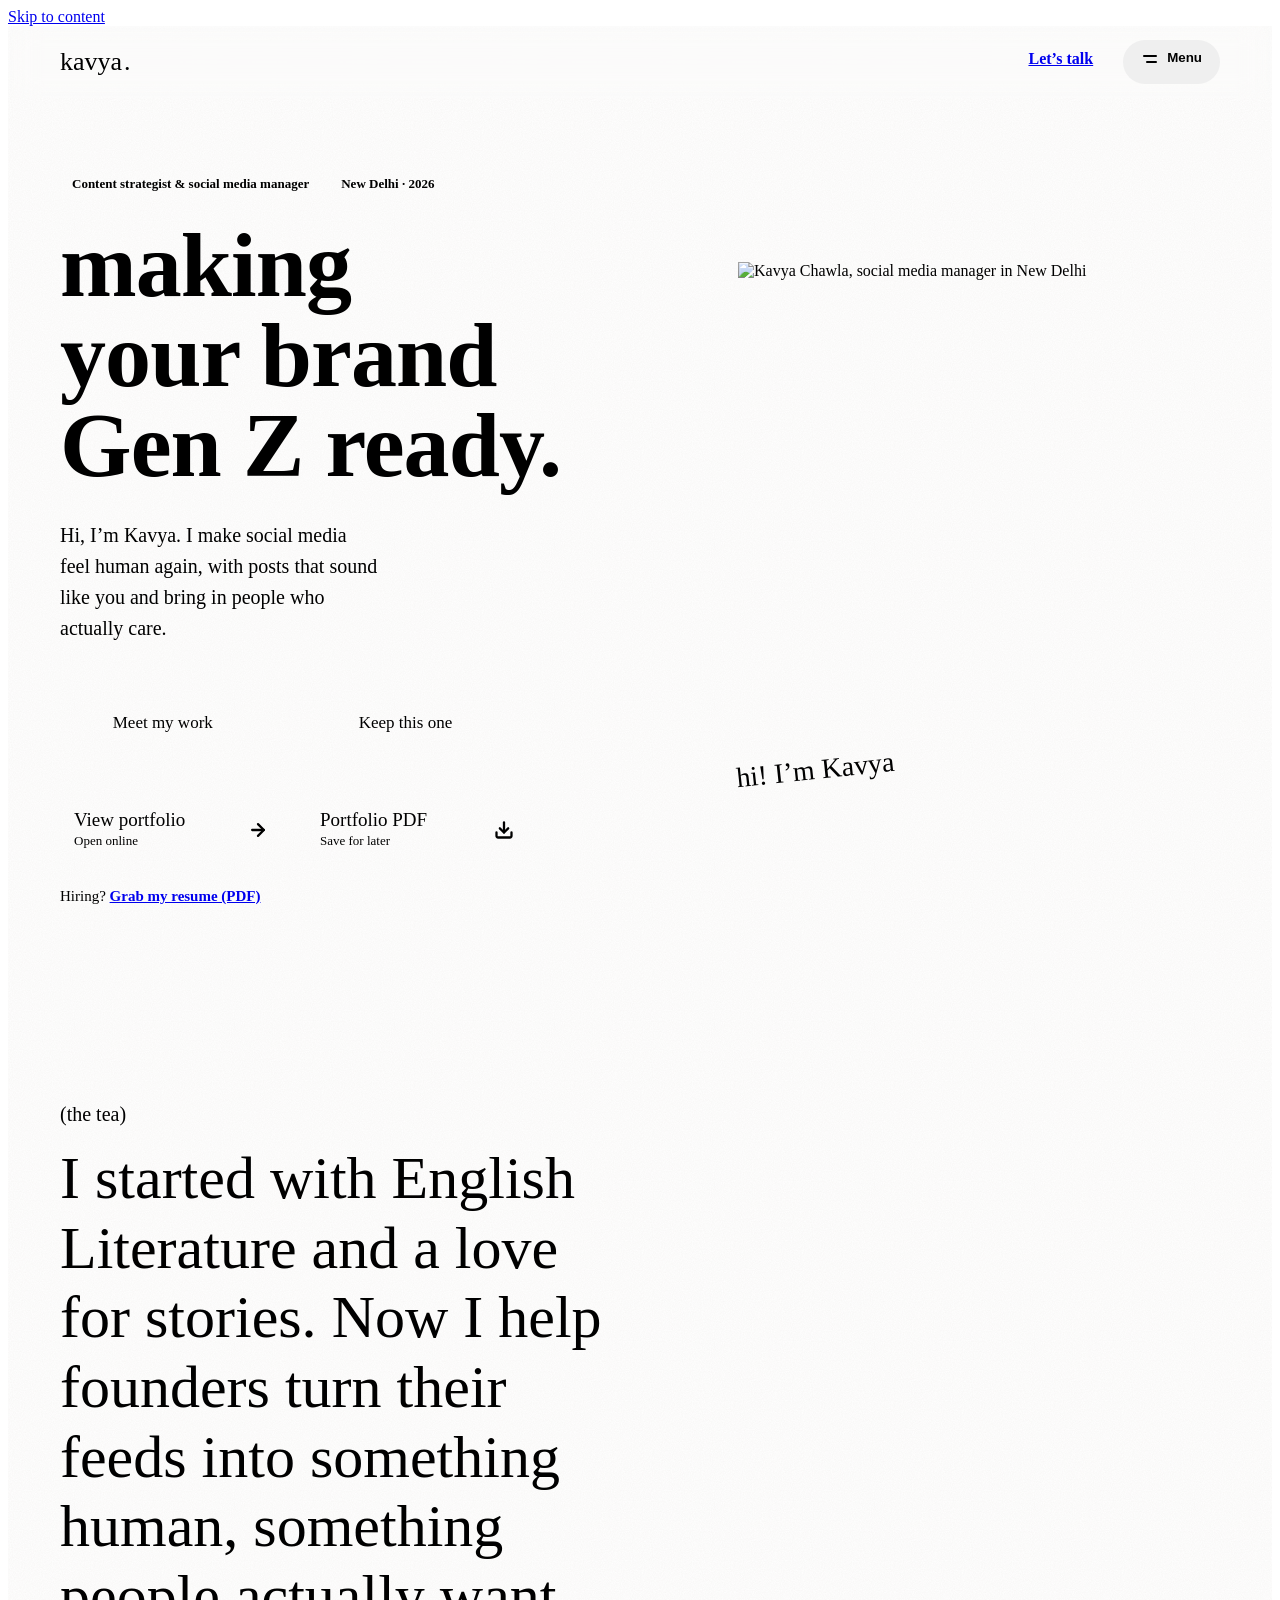
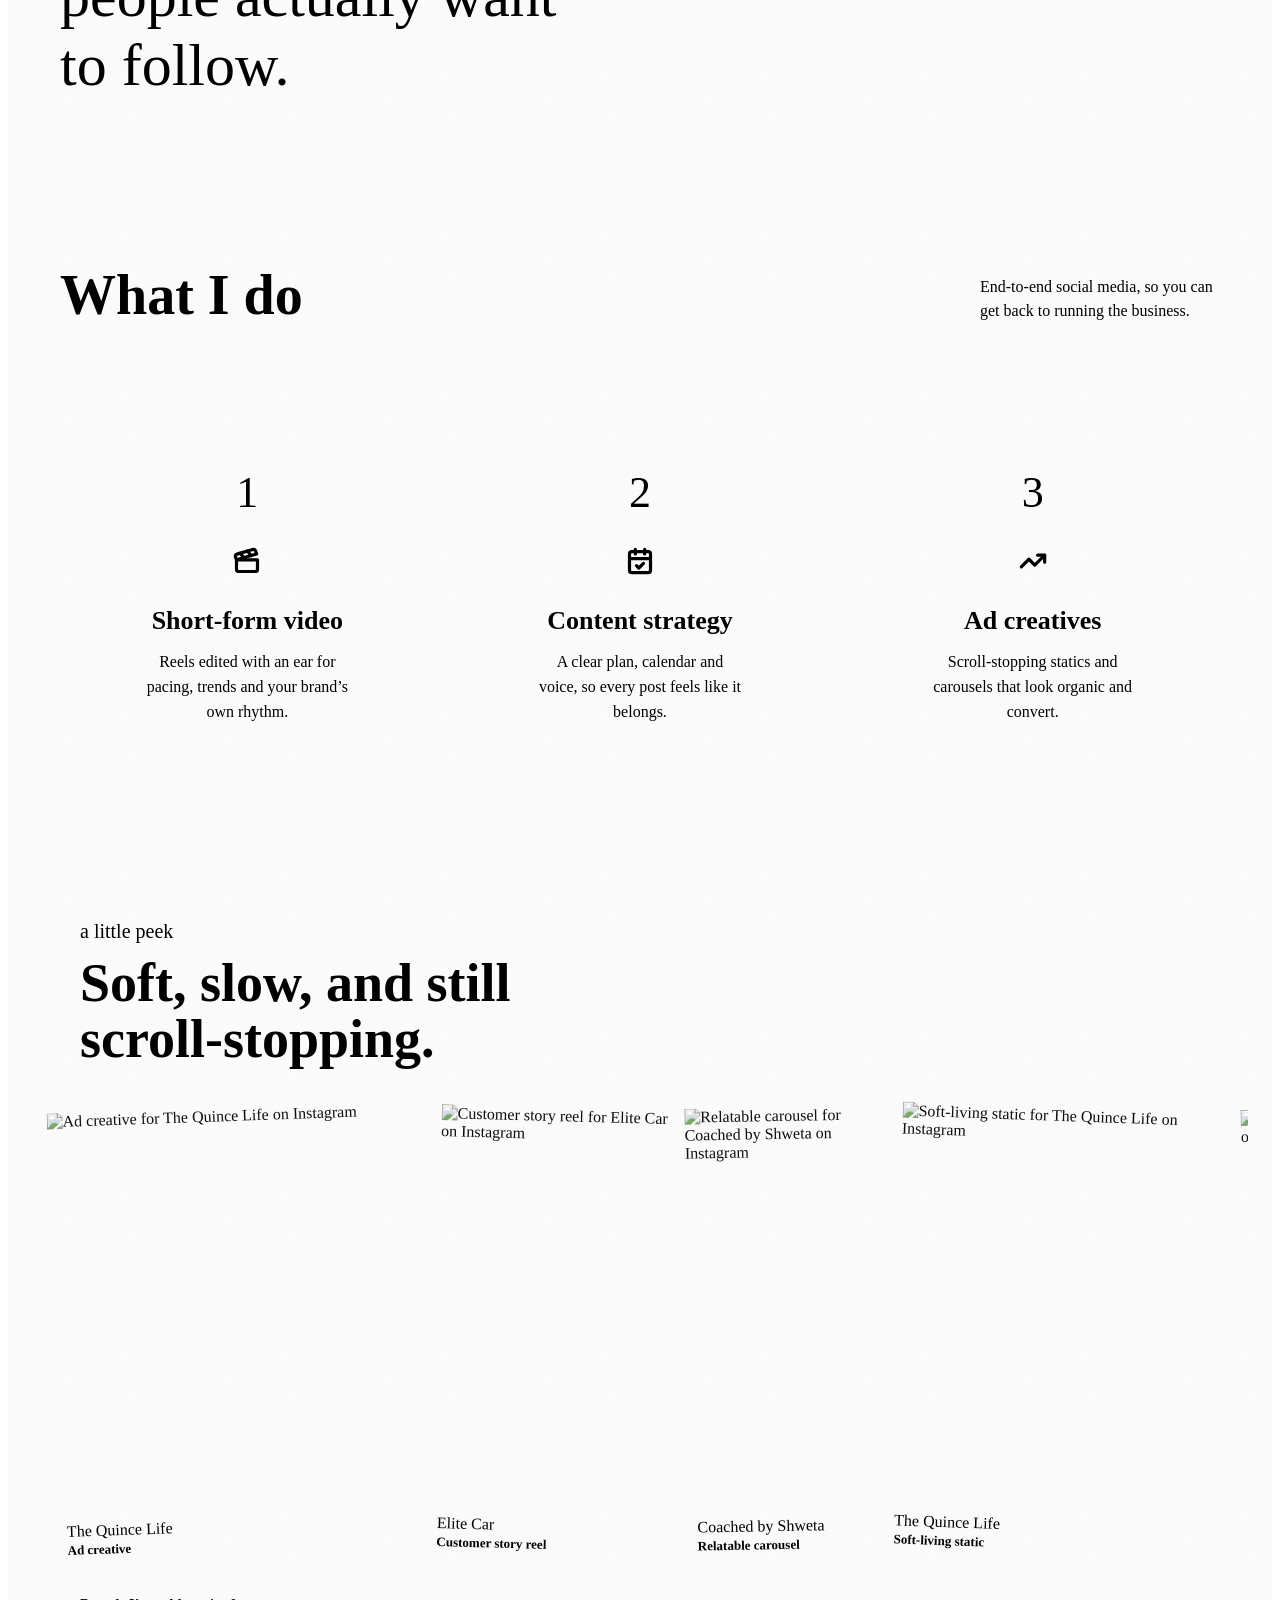
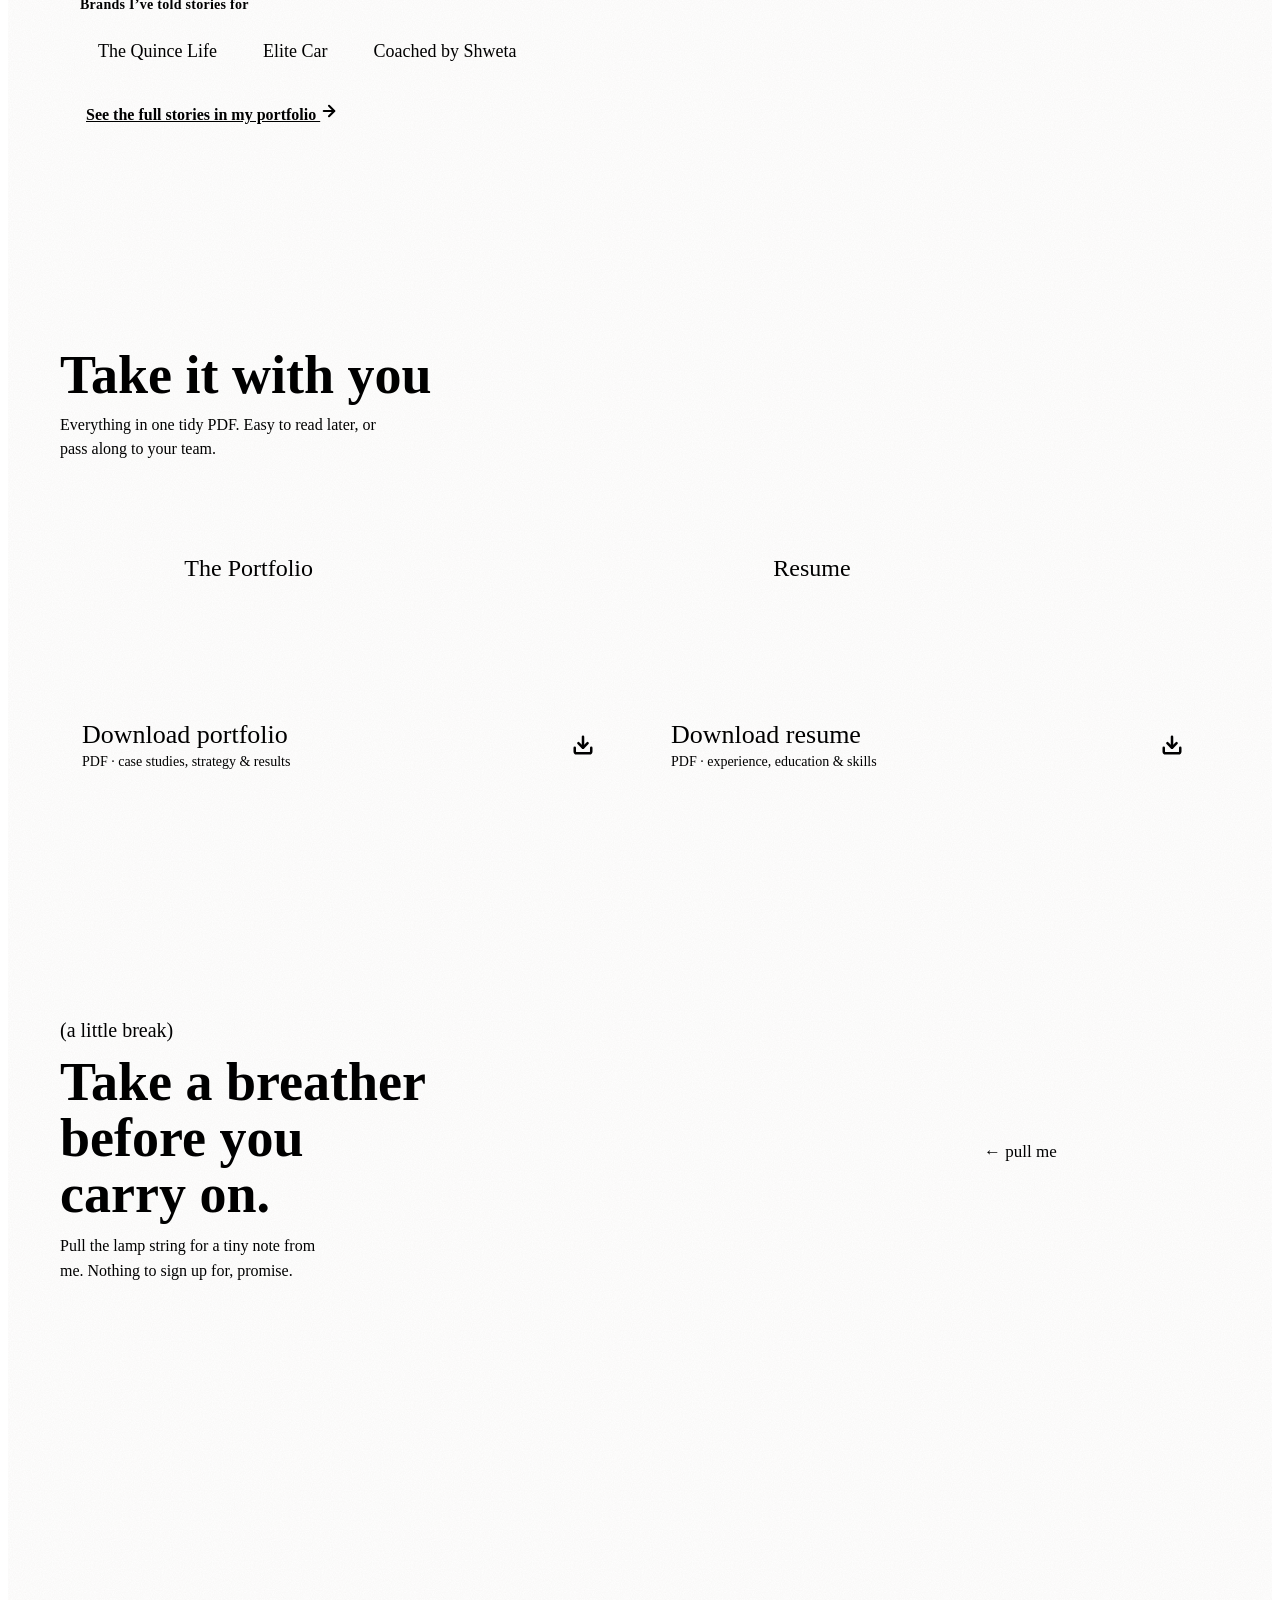
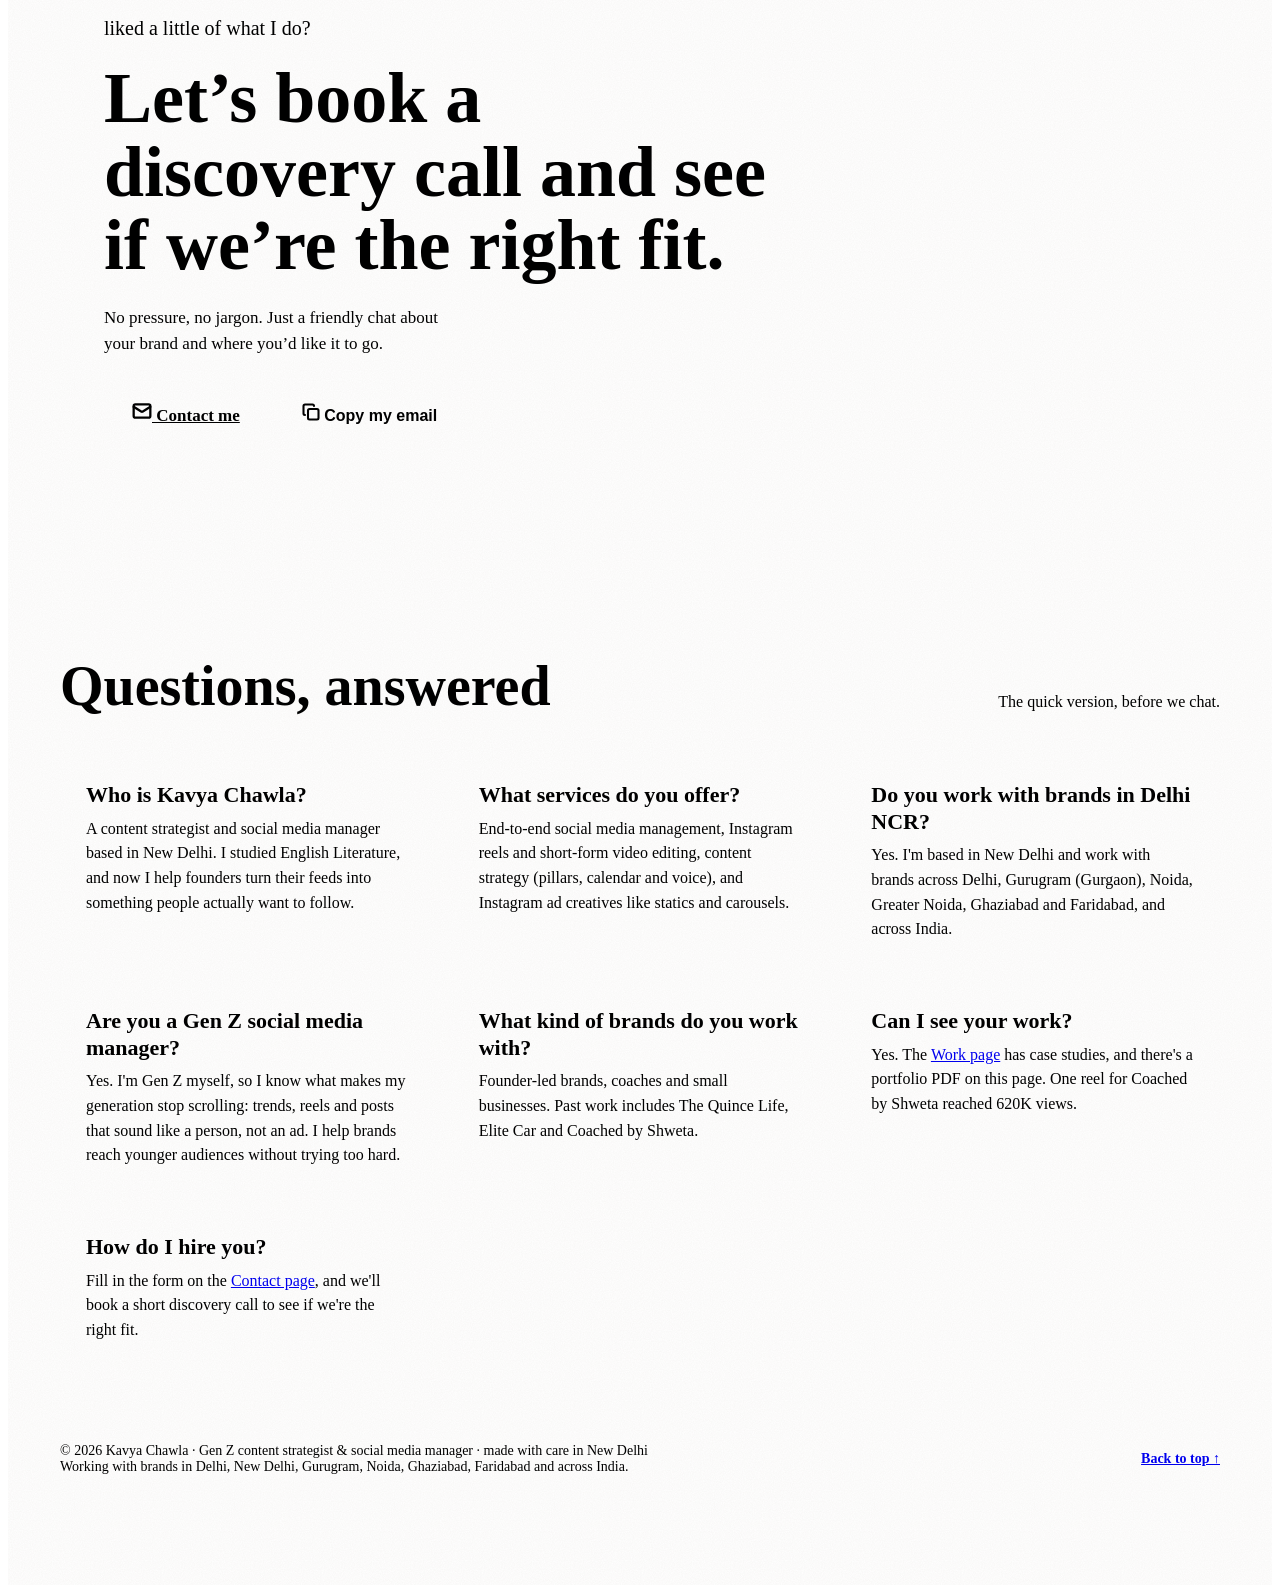
==== commit 9ff852ac: "Update preview: remove two past clients; Gen Z and keyword updates" ====
--- a/index.html
+++ b/index.html
@@ -6,7 +6,7 @@
 <meta name="viewport" content="width=device-width, initial-scale=1">
 <title>Kavya Chawla | Content Strategist &amp; Social Media Manager</title>
 <meta name="description" content="Kavya Chawla is a content strategist and social media manager in New Delhi. Instagram reels, content strategy and ad creatives for brands across India.">
-<meta name="keywords" content="Kavya Chawla, content strategist, social media manager, social media manager in Delhi, social media manager in New Delhi, freelance social media manager India, content strategist in Delhi, content strategist in New Delhi, Instagram reels editor, short-form video editor, video editor in Delhi, video editor in New Delhi, Instagram content strategy, Instagram ad creatives, social media marketing, Instagram marketing for small businesses, social media manager for coaches, personal branding for founders, brand storytelling, content calendar, social media manager in Delhi NCR, social media manager in Gurugram, social media manager in Gurgaon, social media manager in Noida, social media manager in Greater Noida, social media manager in Ghaziabad, social media manager in Faridabad, content strategist in Gurugram, content strategist in Noida, Gen Z social media manager, Gen Z social media manager in Delhi, young social media manager, young social media manager in Delhi, social media manager for Gen Z audience, Gen Z marketing">
+<meta name="keywords" content="Kavya Chawla, content strategist, social media manager, social media manager in Delhi, social media manager in New Delhi, freelance social media manager India, content strategist in Delhi, content strategist in New Delhi, Instagram reels editor, short-form video editor, video editor in Delhi, video editor in New Delhi, Instagram content strategy, Instagram ad creatives, social media marketing, Instagram marketing for small businesses, social media manager for coaches, personal branding for founders, brand storytelling, content calendar, social media manager in Delhi NCR, social media manager in Gurugram, social media manager in Gurgaon, social media manager in Noida, social media manager in Greater Noida, social media manager in Ghaziabad, social media manager in Faridabad, content strategist in Gurugram, content strategist in Noida, Gen Z social media manager, Gen Z social media manager in Delhi, young social media manager, young social media manager in Delhi, social media manager for Gen Z audience, Gen Z marketing, fashion social media manager, fashion social media manager in Delhi, fitness social media manager, fitness social media manager in Delhi, social media manager for fashion brands, social media manager for fitness coaches">
 <meta name="author" content="Kavya Chawla">
 <meta name="geo.region" content="IN-DL">
 <meta name="geo.placename" content="New Delhi">
@@ -34,7 +34,7 @@
 <link rel="stylesheet" href="https://fonts.googleapis.com/css2?family=Caprasimo&amp;family=Figtree:wght@400;600;700&amp;display=swap">
 <link rel="stylesheet" href="/kavya-site-preview/assets/css/ds.css">
 <link rel="stylesheet" href="/kavya-site-preview/assets/css/site.css">
-<script type="application/ld+json">{"@context": "https://schema.org", "@graph": [{"@type": "Person", "name": "Kavya Chawla", "jobTitle": ["Content Strategist", "Social Media Manager", "Video Editor"], "description": "Gen Z freelance content strategist and social media manager in New Delhi, working with brands across Delhi and India. Instagram reels, content strategy and ad creatives for founder-led brands, coaches and small businesses.", "url": "https://kavyachawla.com/", "image": "https://kavyachawla.com/assets/img/kavya-chawla.webp", "email": "mailto:contentkavyachawla@gmail.com", "address": {"@type": "PostalAddress", "addressLocality": "New Delhi", "addressRegion": "Delhi", "addressCountry": "IN"}, "areaServed": [{"@type": "City", "name": "New Delhi"}, {"@type": "State", "name": "Delhi"}, {"@type": "Place", "name": "Delhi NCR"}, {"@type": "City", "name": "Gurugram", "alternateName": "Gurgaon"}, {"@type": "City", "name": "Noida"}, {"@type": "City", "name": "Greater Noida"}, {"@type": "City", "name": "Ghaziabad"}, {"@type": "City", "name": "Faridabad"}, {"@type": "Country", "name": "India"}], "sameAs": ["https://www.linkedin.com/in/kavya-chawla-86b40622a/"], "knowsAbout": ["Social media management", "Social media marketing", "Content strategy", "Instagram marketing", "Instagram reels", "Short-form video editing", "Ad creatives", "Carousel design", "Content calendars", "Brand storytelling", "Personal branding", "Gen Z marketing", "English literature"], "makesOffer": [{"@type": "Offer", "itemOffered": {"@type": "Service", "name": "Social media management", "description": "End-to-end Instagram and social media management for founder-led brands.", "provider": {"@id": "https://kavyachawla.com/#person"}, "areaServed": "India"}}, {"@type": "Offer", "itemOffered": {"@type": "Service", "name": "Instagram reels and short-form video editing", "description": "Reels edited for pacing, trends and the brand's own voice.", "provider": {"@id": "https://kavyachawla.com/#person"}, "areaServed": "India"}}, {"@type": "Offer", "itemOffered": {"@type": "Service", "name": "Content strategy", "description": "Content pillars, calendar and voice so every post belongs.", "provider": {"@id": "https://kavyachawla.com/#person"}, "areaServed": "India"}}, {"@type": "Offer", "itemOffered": {"@type": "Service", "name": "Instagram ad creatives", "description": "Statics and carousels that look organic and convert.", "provider": {"@id": "https://kavyachawla.com/#person"}, "areaServed": "India"}}], "@id": "https://kavyachawla.com/#person"}, {"@type": "WebSite", "@id": "https://kavyachawla.com/#website", "url": "https://kavyachawla.com/", "name": "Kavya Chawla", "alternateName": "Kavya Chawla, Content Strategist", "inLanguage": "en-IN", "publisher": {"@id": "https://kavyachawla.com/#person"}}, {"@type": "ProfilePage", "url": "https://kavyachawla.com/", "name": "Kavya Chawla | Content Strategist &amp; Social Media Manager", "mainEntity": {"@id": "https://kavyachawla.com/#person"}, "keywords": "Kavya Chawla, content strategist, social media manager, social media manager in Delhi, social media manager in New Delhi, freelance social media manager India, content strategist in Delhi, content strategist in New Delhi, Instagram reels editor, short-form video editor, video editor in Delhi, video editor in New Delhi, Instagram content strategy, Instagram ad creatives, social media marketing, Instagram marketing for small businesses, social media manager for coaches, personal branding for founders, brand storytelling, content calendar, social media manager in Delhi NCR, social media manager in Gurugram, social media manager in Gurgaon, social media manager in Noida, social media manager in Greater Noida, social media manager in Ghaziabad, social media manager in Faridabad, content strategist in Gurugram, content strategist in Noida, Gen Z social media manager, Gen Z social media manager in Delhi, young social media manager, young social media manager in Delhi, social media manager for Gen Z audience, Gen Z marketing"}, {"@type": "FAQPage", "@id": "https://kavyachawla.com/#faq", "url": "https://kavyachawla.com/", "mainEntity": [{"@type": "Question", "name": "Who is Kavya Chawla?", "acceptedAnswer": {"@type": "Answer", "text": "A content strategist and social media manager based in New Delhi. I studied English Literature, and now I help founders turn their feeds into something people actually want to follow."}}, {"@type": "Question", "name": "What services do you offer?", "acceptedAnswer": {"@type": "Answer", "text": "End-to-end social media management, Instagram reels and short-form video editing, content strategy (pillars, calendar and voice), and Instagram ad creatives like statics and carousels."}}, {"@type": "Question", "name": "Do you work with brands in Delhi NCR?", "acceptedAnswer": {"@type": "Answer", "text": "Yes. I'm based in New Delhi and work with brands across Delhi, Gurugram (Gurgaon), Noida, Greater Noida, Ghaziabad and Faridabad, and across India."}}, {"@type": "Question", "name": "Are you a Gen Z social media manager?", "acceptedAnswer": {"@type": "Answer", "text": "Yes. I'm Gen Z myself, so I know what makes my generation stop scrolling: trends, reels and posts that sound like a person, not an ad. I help brands reach younger audiences without trying too hard."}}, {"@type": "Question", "name": "What kind of brands do you work with?", "acceptedAnswer": {"@type": "Answer", "text": "Founder-led brands, coaches and small businesses. Past work includes The Quince Life, Elite Car, Coached by Shweta, Fit with Nikita and MOFA Studios."}}, {"@type": "Question", "name": "Can I see your work?", "acceptedAnswer": {"@type": "Answer", "text": "Yes. The Work page has case studies, and there's a portfolio PDF on this page. One reel for Coached by Shweta reached 620K views."}}, {"@type": "Question", "name": "How do I hire you?", "acceptedAnswer": {"@type": "Answer", "text": "Fill in the form on the Contact page, and we'll book a short discovery call to see if we're the right fit."}}]}]}</script>
+<script type="application/ld+json">{"@context": "https://schema.org", "@graph": [{"@type": "Person", "name": "Kavya Chawla", "jobTitle": ["Content Strategist", "Social Media Manager", "Video Editor"], "description": "Gen Z freelance content strategist and social media manager in New Delhi, working with brands across Delhi and India. Instagram reels, content strategy and ad creatives for founder-led brands, coaches and small businesses.", "url": "https://kavyachawla.com/", "image": "https://kavyachawla.com/assets/img/kavya-chawla.webp", "email": "mailto:contentkavyachawla@gmail.com", "address": {"@type": "PostalAddress", "addressLocality": "New Delhi", "addressRegion": "Delhi", "addressCountry": "IN"}, "areaServed": [{"@type": "City", "name": "New Delhi"}, {"@type": "State", "name": "Delhi"}, {"@type": "Place", "name": "Delhi NCR"}, {"@type": "City", "name": "Gurugram", "alternateName": "Gurgaon"}, {"@type": "City", "name": "Noida"}, {"@type": "City", "name": "Greater Noida"}, {"@type": "City", "name": "Ghaziabad"}, {"@type": "City", "name": "Faridabad"}, {"@type": "Country", "name": "India"}], "sameAs": ["https://www.linkedin.com/in/kavya-chawla-86b40622a/"], "knowsAbout": ["Social media management", "Social media marketing", "Content strategy", "Instagram marketing", "Instagram reels", "Short-form video editing", "Ad creatives", "Carousel design", "Content calendars", "Brand storytelling", "Personal branding", "Gen Z marketing", "English literature"], "makesOffer": [{"@type": "Offer", "itemOffered": {"@type": "Service", "name": "Social media management", "description": "End-to-end Instagram and social media management for founder-led brands.", "provider": {"@id": "https://kavyachawla.com/#person"}, "areaServed": "India"}}, {"@type": "Offer", "itemOffered": {"@type": "Service", "name": "Instagram reels and short-form video editing", "description": "Reels edited for pacing, trends and the brand's own voice.", "provider": {"@id": "https://kavyachawla.com/#person"}, "areaServed": "India"}}, {"@type": "Offer", "itemOffered": {"@type": "Service", "name": "Content strategy", "description": "Content pillars, calendar and voice so every post belongs.", "provider": {"@id": "https://kavyachawla.com/#person"}, "areaServed": "India"}}, {"@type": "Offer", "itemOffered": {"@type": "Service", "name": "Instagram ad creatives", "description": "Statics and carousels that look organic and convert.", "provider": {"@id": "https://kavyachawla.com/#person"}, "areaServed": "India"}}], "@id": "https://kavyachawla.com/#person"}, {"@type": "WebSite", "@id": "https://kavyachawla.com/#website", "url": "https://kavyachawla.com/", "name": "Kavya Chawla", "alternateName": "Kavya Chawla, Content Strategist", "inLanguage": "en-IN", "publisher": {"@id": "https://kavyachawla.com/#person"}}, {"@type": "ProfilePage", "url": "https://kavyachawla.com/", "name": "Kavya Chawla | Content Strategist &amp; Social Media Manager", "mainEntity": {"@id": "https://kavyachawla.com/#person"}, "keywords": "Kavya Chawla, content strategist, social media manager, social media manager in Delhi, social media manager in New Delhi, freelance social media manager India, content strategist in Delhi, content strategist in New Delhi, Instagram reels editor, short-form video editor, video editor in Delhi, video editor in New Delhi, Instagram content strategy, Instagram ad creatives, social media marketing, Instagram marketing for small businesses, social media manager for coaches, personal branding for founders, brand storytelling, content calendar, social media manager in Delhi NCR, social media manager in Gurugram, social media manager in Gurgaon, social media manager in Noida, social media manager in Greater Noida, social media manager in Ghaziabad, social media manager in Faridabad, content strategist in Gurugram, content strategist in Noida, Gen Z social media manager, Gen Z social media manager in Delhi, young social media manager, young social media manager in Delhi, social media manager for Gen Z audience, Gen Z marketing, fashion social media manager, fashion social media manager in Delhi, fitness social media manager, fitness social media manager in Delhi, social media manager for fashion brands, social media manager for fitness coaches"}, {"@type": "FAQPage", "@id": "https://kavyachawla.com/#faq", "url": "https://kavyachawla.com/", "mainEntity": [{"@type": "Question", "name": "Who is Kavya Chawla?", "acceptedAnswer": {"@type": "Answer", "text": "A content strategist and social media manager based in New Delhi. I studied English Literature, and now I help founders turn their feeds into something people actually want to follow."}}, {"@type": "Question", "name": "What services do you offer?", "acceptedAnswer": {"@type": "Answer", "text": "End-to-end social media management, Instagram reels and short-form video editing, content strategy (pillars, calendar and voice), and Instagram ad creatives like statics and carousels."}}, {"@type": "Question", "name": "Do you work with brands in Delhi NCR?", "acceptedAnswer": {"@type": "Answer", "text": "Yes. I'm based in New Delhi and work with brands across Delhi, Gurugram (Gurgaon), Noida, Greater Noida, Ghaziabad and Faridabad, and across India."}}, {"@type": "Question", "name": "Are you a Gen Z social media manager?", "acceptedAnswer": {"@type": "Answer", "text": "Yes. I'm Gen Z myself, so I know what makes my generation stop scrolling: trends, reels and posts that sound like a person, not an ad. I help brands reach younger audiences without trying too hard."}}, {"@type": "Question", "name": "What kind of brands do you work with?", "acceptedAnswer": {"@type": "Answer", "text": "Founder-led brands, coaches and small businesses. Past work includes The Quince Life, Elite Car and Coached by Shweta."}}, {"@type": "Question", "name": "Can I see your work?", "acceptedAnswer": {"@type": "Answer", "text": "Yes. The Work page has case studies, and there's a portfolio PDF on this page. One reel for Coached by Shweta reached 620K views."}}, {"@type": "Question", "name": "How do I hire you?", "acceptedAnswer": {"@type": "Answer", "text": "Fill in the form on the Contact page, and we'll book a short discovery call to see if we're the right fit."}}]}]}</script>
 <style>
 .h1:hover,.h1:focus-visible{background:var(--color-accent-200) !important}
 .h2:hover,.h2:focus-visible{background:var(--color-surface) !important}
@@ -247,8 +247,6 @@
         <span style="font-family:var(--font-heading);font-size:18px;padding:10px 18px;border-radius:999px;background:var(--color-surface)">The Quince Life</span>
         <span style="font-family:var(--font-heading);font-size:18px;padding:10px 18px;border-radius:999px;background:var(--color-surface)">Elite Car</span>
         <span style="font-family:var(--font-heading);font-size:18px;padding:10px 18px;border-radius:999px;background:var(--color-surface)">Coached by Shweta</span>
-        <span style="font-family:var(--font-heading);font-size:18px;padding:10px 18px;border-radius:999px;background:var(--color-surface)">Fit with Nikita</span>
-        <span style="font-family:var(--font-heading);font-size:18px;padding:10px 18px;border-radius:999px;background:var(--color-surface)">MOFA Studios</span>
       </div>
       <a href="https://zenflip.io/view/peaky-organization/kavya-chawla-portfolio" target="_blank" rel="noopener" class="btn btn-ghost" style="white-space:nowrap;align-self:flex-start;border-radius:999px;padding:12px 16px;font-size:16px;font-weight:700;color:var(--color-accent-700);margin-left:-10px">See the full stories in my portfolio
         <svg width="18" height="18" viewBox="0 0 24 24" fill="none" stroke="currentColor" stroke-width="2.75" stroke-linecap="round" stroke-linejoin="round"><path d="M5 12h14"></path><path d="m12 5 7 7-7 7"></path></svg>
@@ -382,7 +380,7 @@
       </div>
       <div data-reveal="rise" data-delay="0" style="background:var(--color-surface);border-radius:var(--radius-lg);padding:24px 26px;display:flex;flex-direction:column;gap:8px">
         <h3 style="margin:0;font-size:22px;line-height:1.2">What kind of brands do you work with?</h3>
-        <p style="margin:0;font-size:16px;line-height:1.55;color:var(--color-neutral-800)">Founder-led brands, coaches and small businesses. Past work includes The Quince Life, Elite Car, Coached by Shweta, Fit with Nikita and MOFA Studios.</p>
+        <p style="margin:0;font-size:16px;line-height:1.55;color:var(--color-neutral-800)">Founder-led brands, coaches and small businesses. Past work includes The Quince Life, Elite Car and Coached by Shweta.</p>
       </div>
       <div data-reveal="rise" data-delay="1" style="background:var(--color-surface);border-radius:var(--radius-lg);padding:24px 26px;display:flex;flex-direction:column;gap:8px">
         <h3 style="margin:0;font-size:22px;line-height:1.2">Can I see your work?</h3>
